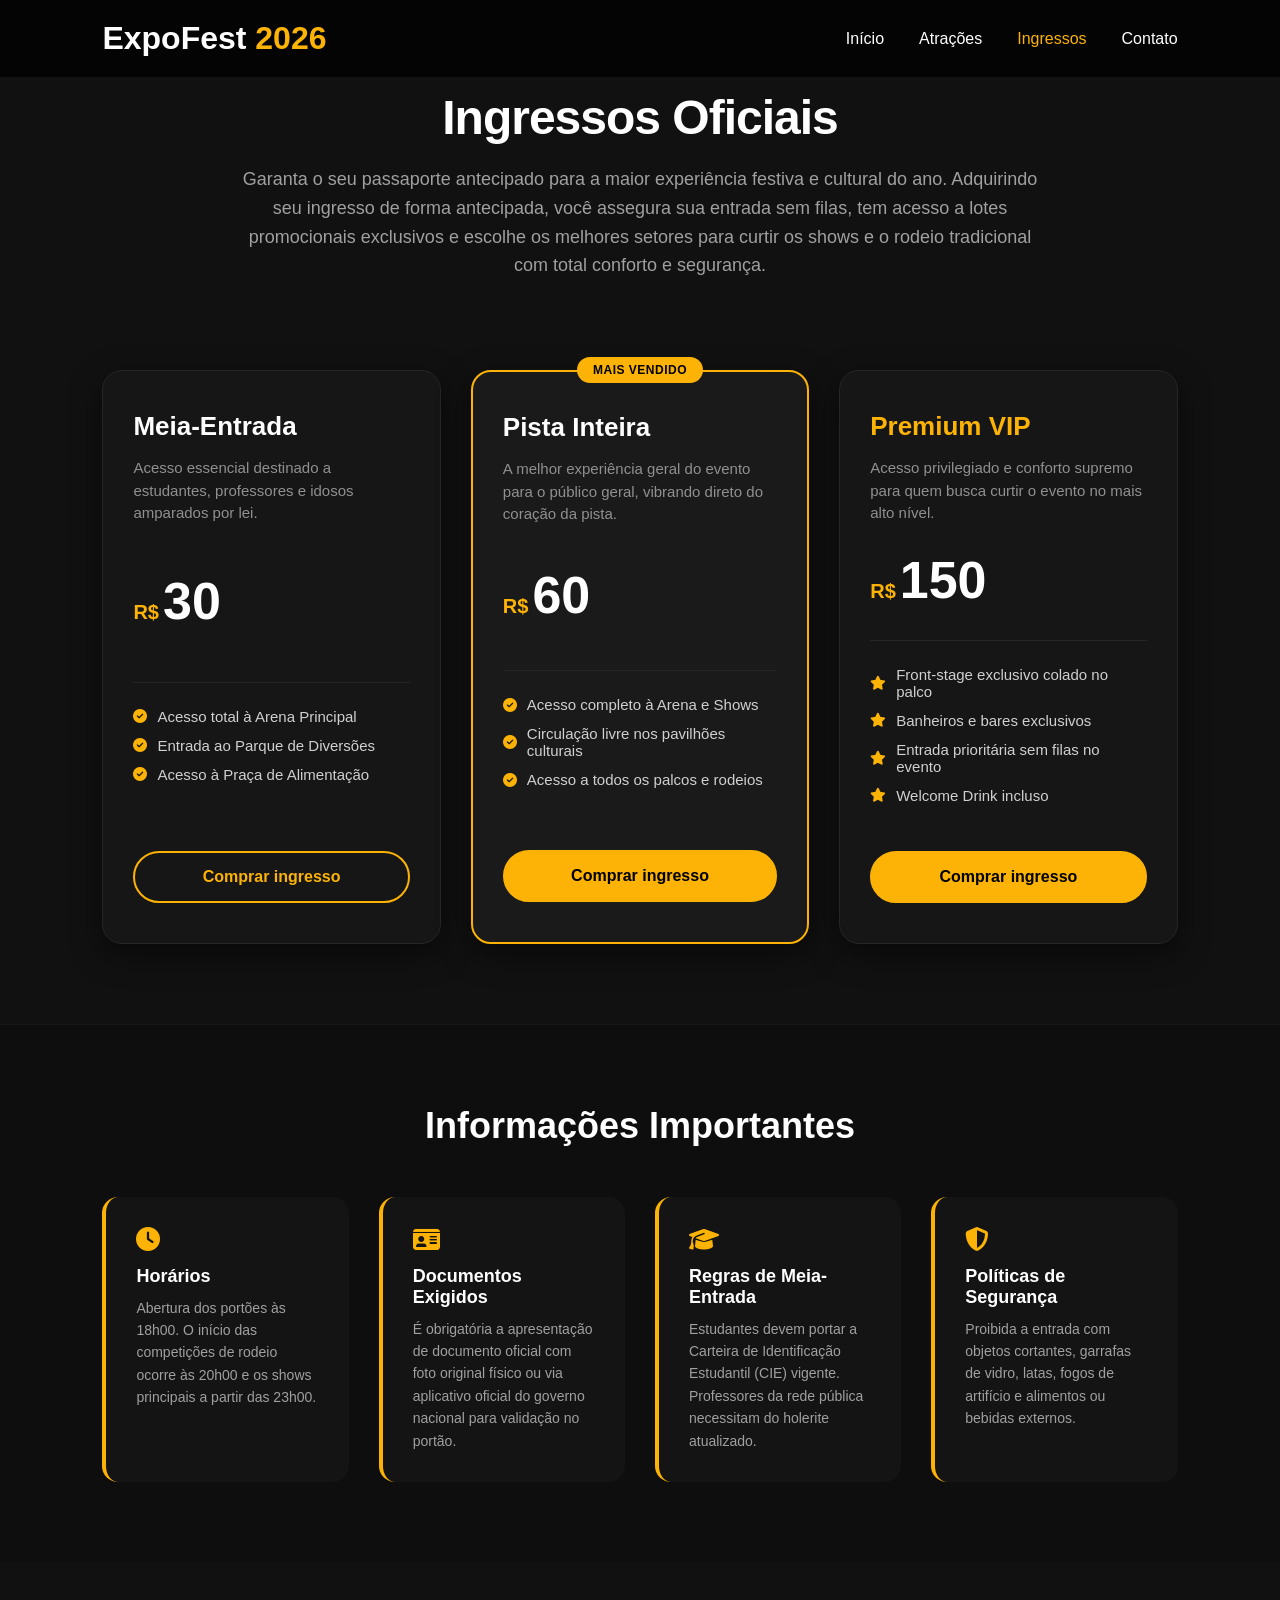
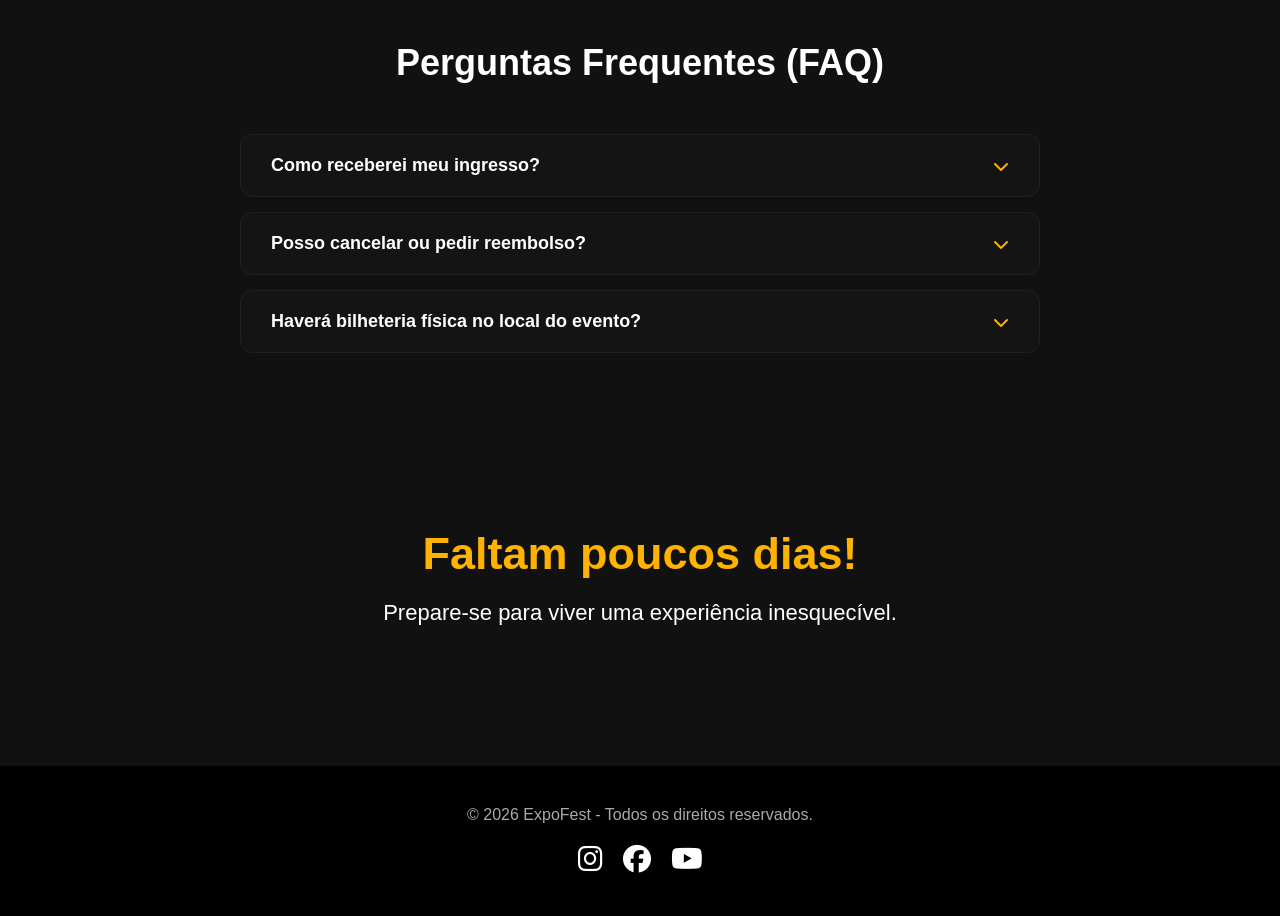
==== ingressos.html @ 88e2afca "atualizando códigos" ====
<!DOCTYPE html>
<html lang="pt-BR">
<head>
    <meta charset="UTF-8">
    <meta name="viewport" content="width=device-width, initial-scale=1.0">
    <title>Ingressos - Expofesta Paulistana 2026</title>

    <link rel="preconnect" href="https://fonts.googleapis.com">
    <link rel="preconnect" href="https://fonts.gstatic.com" crossorigin>
    <link href="https://fonts.googleapis.com/css2?family=Plus+Jakarta+Sans:wght@400;500;600;700;800&display=swap" rel="stylesheet">
    <link rel="stylesheet" href="https://cdnjs.cloudflare.com/ajax/libs/font-awesome/6.5.2/css/all.min.css">
    
    <link rel="stylesheet" href="ingressos.css">
    <link rel="stylesheet" href="style.css">
</head>
<body>

    <header>

        <div class="logo">
            <h1>ExpoFest <span>2026</span></h1>
        </div>

        <nav>
            <ul>
                <li><a href="index.html">Início</a></li>
                <li><a href="atracoes.html">Atrações</a></li>
                <li><a href="ingressos.html" class="active">Ingressos</a></li>
                <li><a href="#faq">Contato</a></li> </ul>
        </nav>

    </header>

    <section class="ingressos-hero">
        <div class="hero-container">
            <h2>Ingressos Oficiais</h2>
            <p>Garanta o seu passaporte antecipado para a maior experiência festiva e cultural do ano. Adquirindo seu ingresso de forma antecipada, você assegura sua entrada sem filas, tem acesso a lotes promocionais exclusivos e escolhe os melhores setores para curtir os shows e o rodeio tradicional com total conforto e segurança.</p>
        </div>
    </section>

    <section class="cards-section">
        <div class="cards-container">

            <div class="ticket-card">
                <div class="card-header">
                    <h3>Meia-Entrada</h3>
                    <p class="ticket-desc">Acesso essencial destinado a estudantes, professores e idosos amparados por lei.</p>
                </div>
                <div class="card-price">
                    <span class="currency">R$</span><span class="price-value">30</span>
                </div>
                <ul class="ticket-benefits">
                    <li><i class="fa-solid fa-circle-check"></i> Acesso total à Arena Principal</li>
                    <li><i class="fa-solid fa-circle-check"></i> Entrada ao Parque de Diversões</li>
                    <li><i class="fa-solid fa-circle-check"></i> Acesso à Praça de Alimentação</li>
                </ul>
                <button class="btn-comprar" data-ticket="Meia-Entrada" data-price="30">Comprar ingresso</button>
            </div>

            <div class="ticket-card featured">
                <div class="badge-featured">Mais Vendido</div>
                <div class="card-header">
                    <h3>Pista Inteira</h3>
                    <p class="ticket-desc">A melhor experiência geral do evento para o público geral, vibrando direto do coração da pista.</p>
                </div>
                <div class="card-price">
                    <span class="currency">R$</span><span class="price-value">60</span>
                </div>
                <ul class="ticket-benefits">
                    <li><i class="fa-solid fa-circle-check"></i> Acesso completo à Arena e Shows</li>
                    <li><i class="fa-solid fa-circle-check"></i> Circulação livre nos pavilhões culturais</li>
                    <li><i class="fa-solid fa-circle-check"></i> Acesso a todos os palcos e rodeios</li>
                </ul>
                <button class="btn-comprar" data-ticket="Pista Inteira" data-price="60">Comprar ingresso</button>
            </div>

            <div class="ticket-card vip">
                <div class="card-header">
                    <h3>Premium VIP</h3>
                    <p class="ticket-desc">Acesso privilegiado e conforto supremo para quem busca curtir o evento no mais alto nível.</p>
                </div>
                <div class="card-price">
                    <span class="currency">R$</span><span class="price-value">150</span>
                </div>
                <ul class="ticket-benefits">
                    <li><i class="fa-solid fa-star"></i> Front-stage exclusivo colado no palco</li>
                    <li><i class="fa-solid fa-star"></i> Banheiros e bares exclusivos</li>
                    <li><i class="fa-solid fa-star"></i> Entrada prioritária sem filas no evento</li>
                    <li><i class="fa-solid fa-star"></i> Welcome Drink incluso</li>
                </ul>
                <button class="btn-comprar" data-ticket="Premium VIP" data-price="150">Comprar ingresso</button>
            </div>

        </div>
    </section>

    <section id="informacoes" class="info-section">
        <h2>Informações Importantes</h2>
        <div class="info-grid">
            <div class="info-box">
                <i class="fa-solid fa-clock"></i>
                <h4>Horários</h4>
                <p>Abertura dos portões às 18h00. O início das competições de rodeio ocorre às 20h00 e os shows principais a partir das 23h00.</p>
            </div>
            <div class="info-box">
                <i class="fa-solid fa-id-card"></i>
                <h4>Documentos Exigidos</h4>
                <p>É obrigatória a apresentação de documento oficial com foto original físico ou via aplicativo oficial do governo nacional para validação no portão.</p>
            </div>
            <div class="info-box">
                <i class="fa-solid fa-graduation-cap"></i>
                <h4>Regras de Meia-Entrada</h4>
                <p>Estudantes devem portar a Carteira de Identificação Estudantil (CIE) vigente. Professores da rede pública necessitam do holerite atualizado.</p>
            </div>
            <div class="info-box">
                <i class="fa-solid fa-shield-halved"></i>
                <h4>Políticas de Segurança</h4>
                <p>Proibida a entrada com objetos cortantes, garrafas de vidro, latas, fogos de artifício e alimentos ou bebidas externos.</p>
            </div>
        </div>
    </section>

    <section id="faq" class="faq-section">
        <h2>Perguntas Frequentes (FAQ)</h2>
        <div class="faq-container">
            <div class="faq-item">
                <div class="faq-question">
                    <h3>Como receberei meu ingresso?</h3>
                    <i class="fa-solid fa-chevron-down"></i>
                </div>
                <div class="faq-answer">
                    <p>Logo após a aprovação do pagamento, você receberá um e-mail de confirmação contendo o link para download do seu ingresso em formato PDF e o código QR Code para apresentação no celular.</p>
                </div>
            </div>
            <div class="faq-item">
                <div class="faq-question">
                    <h3>Posso cancelar ou pedir reembolso?</h3>
                    <i class="fa-solid fa-chevron-down"></i>
                </div>
                <div class="faq-answer">
                    <p>Sim, cancelamentos e reembolsos integrais podem ser solicitados em até 7 dias corridos após a data de aquisição, desde que o pedido ocorra em até 48 horas de antecedência do início do evento.</p>
                </div>
            </div>
            <div class="faq-item">
                <div class="faq-question">
                    <h3>Haverá bilheteria física no local do evento?</h3>
                    <i class="fa-solid fa-chevron-down"></i>
                </div>
                <div class="faq-answer">
                    <p>Caso os lotes não se esgotem de forma online, haverá venda residual de ingressos físicos na portaria do evento a partir das 17h, sujeitos a reajustes de preço.</p>
                </div>
            </div>
        </div>
    </section>

    <div id="modal-checkout" class="modal">
        <div class="modal-content">
            <span class="close-modal">&times;</span>
            <i class="fa-solid fa-circle-check success-icon"></i>
            <h2>Ingresso adicionado ao carrinho</h2>
            <p>Seu ingresso para o setor <strong id="modal-ticket-name">---</strong> foi reservado e está aguardando pagamento.</p>
            <div class="modal-summary">
                <span>Total a Pagar:</span>
                <strong id="modal-ticket-price">R$ 00,00</strong>
            </div>
            <button class="btn-finalizar" onclick="window.location.reload();">Ir para o Pagamento</button>
        </div>
    </div>

<section class="contador">

    <h2>Faltam poucos dias!</h2>

    <p>Prepare-se para viver uma experiência inesquecível.</p>

</section>


<footer>

    <p>
        © 2026 ExpoFest - Todos os direitos reservados.
    </p>

    <div class="redes">

        <a href="#"><i class="fab fa-instagram"></i></a>

        <a href="#"><i class="fab fa-facebook"></i></a>

        <a href="#"><i class="fab fa-youtube"></i></a>

    </div>

</footer>
<script src="ingressos.js"></script>

</body>
</html>
---- ingressos.css ----
/* --- Reset Geral e Configurações de Identidade Visual --- */
* {
    margin: 0;
    padding: 0;
    box-sizing: border-box;
    font-family: 'Plus Jakarta Sans', sans-serif;
    scroll-behavior: smooth;
}

body {
    background: linear-gradient(180deg, #0b0b0b 0%, #141414 50%, #080808 100%);
    color: #ffffff;
    overflow-x: hidden;
}

/* --- Header / Navbar --- */
header {
    width: 100%;
    padding: 20px 8%;
    display: flex;
    justify-content: space-between;
    align-items: center;

    position: fixed;
    top: 0;
    left: 0;
    z-index: 999;

    background: rgba(11, 11, 11, 0.75);
    backdrop-filter: blur(10px);
    transition: 0.3s;
    border-bottom: 1px solid rgba(255, 255, 255, 0.05);
}

/* efeito quando rolar página */
header.scrolled {
    background: rgba(11, 11, 11, 0.95);
}

.logo h1 {
    font-size: 28px;
    font-weight: 800;
    color: #ffffff;
}

.logo h1 span {
    color: #fcb305;
}

nav ul {
    display: flex;
    list-style: none;
    gap: 35px;
}

nav ul li a {
    color: #ffffff;
    text-decoration: none;
    font-weight: 500;
    transition: 0.3s;
}

nav ul li a:hover,
nav ul li a.active {
    color: #fcb305;
}

/* --- Hero Intro --- */
.ingressos-hero {
    padding: 90px 8% 50px 8%;
    text-align: center;
    animation: fadeInUp 0.8s ease-in-out;
}

.hero-container {
    max-width: 800px;
    margin: 0 auto;
}

.ingressos-hero h2 {
    font-size: 48px;
    font-weight: 800;
    margin-bottom: 20px;
    letter-spacing: -1px;
}

.ingressos-hero p {
    color: #a0a0a0;
    font-size: 18px;
    line-height: 1.6;
}

/* --- Cards Container e Sistema de Grid Responsivo --- */
.cards-section {
    padding: 40px 8% 80px 8%;
    animation: fadeInUp 1s ease-in-out;
}

.cards-container {
    display: grid;
    grid-template-columns: repeat(auto-fit, minmax(300px, 1fr));
    gap: 30px;
    max-width: 1200px;
    margin: 0 auto;
}

.ticket-card {
    background-color: #161616;
    border: 1px solid #262626;
    border-radius: 20px;
    padding: 40px 30px;
    display: flex;
    flex-direction: column;
    justify-content: space-between;
    position: relative;
    transition: all 0.4s cubic-bezier(0.165, 0.84, 0.44, 1);
    box-shadow: 0 10px 30px rgba(0,0,0,0.5);
}

.ticket-card:hover {
    transform: translateY(-8px);
    border-color: rgba(252, 179, 5, 0.4);
    box-shadow: 0 15px 40px rgba(252, 179, 5, 0.1);
}

/* Destaque do Card Central */
.ticket-card.featured {
    border: 2px solid #fcb305;
    background-color: #1a1a1a;
}

.badge-featured {
    position: absolute;
    top: -15px;
    left: 50%;
    transform: translateX(-50%);
    background-color: #fcb305;
    color: #000000;
    font-size: 12px;
    font-weight: 800;
    text-transform: uppercase;
    padding: 6px 16px;
    border-radius: 30px;
    letter-spacing: 0.5px;
}

.card-header h3 {
    font-size: 26px;
    font-weight: 700;
    margin-bottom: 15px;
}

.ticket-card.vip h3 {
    color: #fcb305;
}

.ticket-desc {
    color: #909090;
    font-size: 15px;
    line-height: 1.5;
    margin-bottom: 25px;
}

.card-price {
    margin-bottom: 30px;
}

.currency {
    color: #fcb305;
    font-size: 20px;
    font-weight: 700;
    margin-right: 4px;
}

.price-value {
    font-size: 52px;
    font-weight: 800;
}

.ticket-benefits {
    list-style: none;
    margin-bottom: 35px;
    border-top: 1px solid #262626;
    padding-top: 25px;
}

.ticket-benefits li {
    font-size: 15px;
    color: #d0d0d0;
    margin-bottom: 12px;
    display: flex;
    align-items: center;
    gap: 10px;
}

.ticket-benefits li i {
    color: #fcb305;
    font-size: 14px;
}

/* Interatividade dos Botões */
.btn-comprar {
    width: 100%;
    background-color: transparent;
    color: #fcb305;
    border: 2px solid #fcb305;
    padding: 15px;
    font-size: 16px;
    font-weight: 700;
    border-radius: 50px;
    cursor: pointer;
    transition: all 0.3s ease;
}

.btn-comprar:hover {
    background-color: #fcb305;
    color: #000000;
}

.featured .btn-comprar, .vip .btn-comprar {
    background-color: #fcb305;
    color: #000000;
}

.featured .btn-comprar:hover, .vip .btn-comprar:hover {
    background-color: #e09f04;
    border-color: #e09f04;
}

/* --- Informações Importantes --- */
.info-section {
    background-color: #0e0e0e;
    padding: 80px 8%;
    border-top: 1px solid rgba(255, 255, 255, 0.03);
}

.info-section h2 {
    text-align: center;
    font-size: 36px;
    font-weight: 800;
    margin-bottom: 50px;
}

.info-grid {
    display: grid;
    grid-template-columns: repeat(auto-fit, minmax(240px, 1fr));
    gap: 30px;
    max-width: 1200px;
    margin: 0 auto;
}

.info-box {
    background-color: #141414;
    padding: 30px;
    border-radius: 16px;
    border-left: 4px solid #fcb305;
}

.info-box i {
    font-size: 24px;
    color: #fcb305;
    margin-bottom: 15px;
}

.info-box h4 {
    font-size: 18px;
    margin-bottom: 10px;
    font-weight: 700;
}

.info-box p {
    color: #a0a0a0;
    font-size: 14px;
    line-height: 1.6;
}

/* --- FAQ Section --- */
.faq-section {
    padding: 80px 8%;
}

.faq-section h2 {
    text-align: center;
    font-size: 36px;
    font-weight: 800;
    margin-bottom: 50px;
}

.faq-container {
    max-width: 800px;
    margin: 0 auto;
}

.faq-item {
    background-color: #141414;
    margin-bottom: 15px;
    border-radius: 12px;
    overflow: hidden;
    border: 1px solid #202020;
}

.faq-question {
    padding: 20px 30px;
    display: flex;
    justify-content: space-between;
    align-items: center;
    cursor: pointer;
    transition: background 0.3s ease;
}

.faq-question:hover {
    background-color: #1a1a1a;
}

.faq-question h3 {
    font-size: 18px;
    font-weight: 600;
}

.faq-question i {
    color: #fcb305;
    transition: transform 0.3s ease;
}

.faq-answer {
    padding: 0 30px;
    max-height: 0;
    overflow: hidden;
    transition: max-height 0.4s ease, padding 0.3s ease;
}


.faq-answer p {
    color: #a0a0a0;
    font-size: 15px;
    line-height: 1.6;
    padding-bottom: 20px;
}

/* Classe ativa adicionada pelo JS */
.faq-item.active .faq-answer {
    max-height: 500px;
    padding-top: 10px;
}

.faq-item.active .faq-question i {
    transform: rotate(180deg);
}

/* --- Modal Checkout --- */
.modal {
    display: none;
    position: fixed;
    z-index: 1000;
    left: 0;
    top: 0;
    width: 100%;
    height: 100%;
    background-color: rgba(0,0,0,0.85);
    align-items: center;
    justify-content: center;
    backdrop-filter: blur(5px);
}

.modal-content {
    background-color: #181818;
    border: 1px solid #333;
    padding: 40px;
    border-radius: 24px;
    max-width: 450px;
    width: 90%;
    text-align: center;
    position: relative;
    animation: scaleUp 0.3s ease-out;
}

.close-modal {
    position: absolute;
    right: 25px;
    top: 20px;
    font-size: 28px;
    color: #666;
    cursor: pointer;
}

.close-modal:hover {
    color: #fff;
}

.success-icon {
    font-size: 54px;
    color: #fcb305;
    margin-bottom: 20px;
}

.modal-content h2 {
    font-size: 28px;
    margin-bottom: 10px;
}

.modal-content p {
    color: #a0a0a0;
    margin-bottom: 25px;
}

.modal-summary {
    background-color: #0f0f0f;
    padding: 15px 20px;
    border-radius: 12px;
    display: flex;
    justify-content: space-between;
    align-items: center;
    margin-bottom: 30px;
}

.modal-summary strong {
    color: #fcb305;
    font-size: 22px;
}

.btn-finalizar {
    width: 100%;
    background-color: #fcb305;
    color: #000000;
    border: none;
    padding: 15px;
    font-size: 16px;
    font-weight: 700;
    border-radius: 50px;
    cursor: pointer;
}

/* --- Footer --- */
footer {
    text-align: center;
    padding: 40px;
    background: #000;
    margin-top: 60px;
}

footer p {
    color: #aaa;
    margin-bottom: 10px;
}

footer .final-texto {
    font-size: 18px;
    margin-bottom: 20px;
    color: #fff;
}

.redes {
    display: flex;
    justify-content: center;
    gap: 20px;
}

.redes a {
    color: #fff;
    font-size: 24px;
    transition: 0.3s;
}

.redes a:hover {
    color: #fcb305;
    transform: scale(1.2);
}
/* --- Animações --- */
@keyframes fadeInUp {
    from {
        opacity: 0;
        transform: translateY(20px);
    }
    to {
        opacity: 1;
        transform: translateY(0);
    }
}

@keyframes scaleUp {
    from { transform: scale(0.8); opacity: 0; }
    to { transform: scale(1); opacity: 1; }
}
---- style.css ----
/* ==========================
   RESET
========================== */

*{
    margin:0;
    padding:0;
    box-sizing:border-box;
    font-family:'Poppins',sans-serif;
}

body{
    background:#111;
    color:#fff;
}

/* ==========================
   HEADER
========================== */

header{
    width:100%;
    padding:20px 8%;
    display:flex;
    justify-content:space-between;
    align-items:center;
    position:fixed;
    top:0;
    left:0;
    background:rgba(0,0,0,0.75);
    backdrop-filter:blur(10px);
    z-index:999;
}

.logo h1{
    color:#fff;
    font-size:32px;
}

.logo span{
    color:#ffb300;
}

nav ul{
    display:flex;
    list-style:none;
    gap:35px;
}

nav a{
    text-decoration:none;
    color:white;
    font-weight:500;
    transition:.3s;
}

nav a:hover{
    color:#ffb300;
}

/* ==========================
   BANNER
========================== */

.banner{
    width:100%;
    height:100vh;

    background:
    linear-gradient(rgba(0,0,0,.55),
    rgba(0,0,0,.55)),
    url("imagens/banner.jpg");

    background-size:cover;
    background-position:center;

    display:flex;
    align-items:center;
    justify-content:center;
    text-align:center;
}

.banner-texto{
    max-width:700px;
}

.banner h2{
    font-size:60px;
    margin-bottom:20px;
}

.banner p{
    font-size:20px;
    margin-bottom:35px;
}

.botao{
    display:inline-block;
    background:#ffb300;
    color:#111;
    padding:15px 35px;
    border-radius:50px;
    text-decoration:none;
    font-weight:bold;
    transition:.4s;
}

.botao:hover{
    background:#fff;
    transform:scale(1.05);
}

/* ==========================
   SOBRE
========================== */

.sobre{
    padding:90px 10%;
    text-align:center;
}

.sobre h2{
    font-size:40px;
    margin-bottom:30px;
    color:#ffb300;
}

.sobre p{
    font-size:18px;
    line-height:32px;
}

/* ==========================
   CARDS
========================== */

.destaques{
    padding:90px 8%;
    background:#1a1a1a;
}

.destaques h2{
    text-align:center;
    margin-bottom:50px;
    color:#ffb300;
    font-size:40px;
}

.cards{
    display:grid;
    grid-template-columns:repeat(auto-fit,minmax(230px,1fr));
    gap:30px;
}

.card{

    background:#222;

    padding:35px;

    text-align:center;

    border-radius:15px;

    transition:.4s;

}

.card:hover{

    transform:translateY(-10px);

    background:#ffb300;

    color:#111;

}

.card i{

    font-size:55px;

    margin-bottom:20px;

}

.card h3{

    margin-bottom:15px;

    font-size:25px;

}

/* ==========================
   CONTADOR
========================== */

.contador{

    padding:80px;

    text-align:center;

}

.contador h2{

    font-size:45px;

    color:#ffb300;

    margin-bottom:20px;

}

.contador p{

    font-size:22px;

}

/* ==========================
   FOOTER
========================== */

footer{

    background:#000;

    text-align:center;

    padding:40px;

}

footer p{

    margin-bottom:20px;

}

.redes{

    display:flex;

    justify-content:center;

    gap:20px;

}

.redes a{

    color:white;

    font-size:28px;

    transition:.3s;

}

.redes a:hover{

    color:#ffb300;

    transform:scale(1.2);

}

/* ==========================
   RESPONSIVO
========================== */

@media(max-width:900px){

header{

    flex-direction:column;

    gap:15px;

}

nav ul{

    gap:18px;

}

.banner h2{

    font-size:42px;

}

.banner p{

    font-size:18px;

}

.sobre,
.destaques{

    padding:70px 6%;

}

}

@media(max-width:600px){

.banner h2{

    font-size:32px;

}

.banner p{

    font-size:16px;

}

.botao{

    padding:12px 28px;

}

.logo h1{

    font-size:25px;

}

nav ul{

    flex-wrap:wrap;

    justify-content:center;

}

}
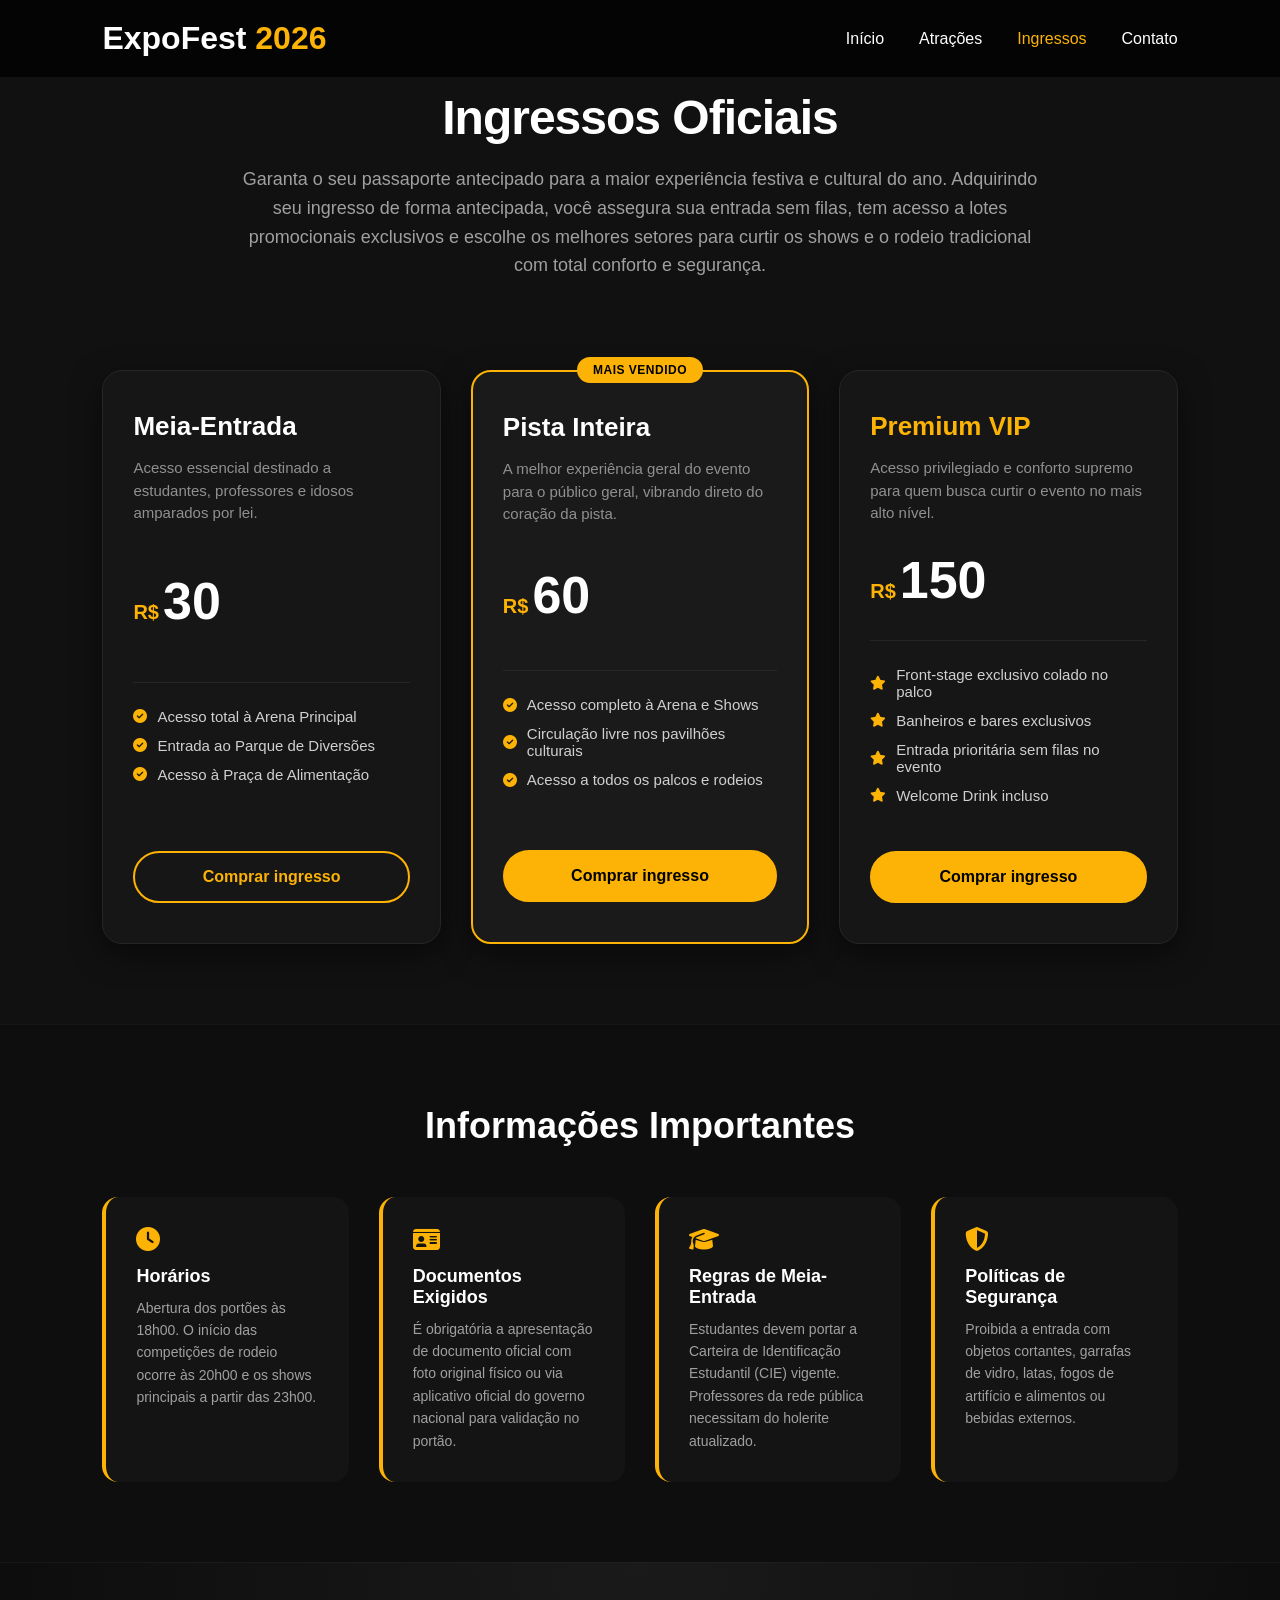
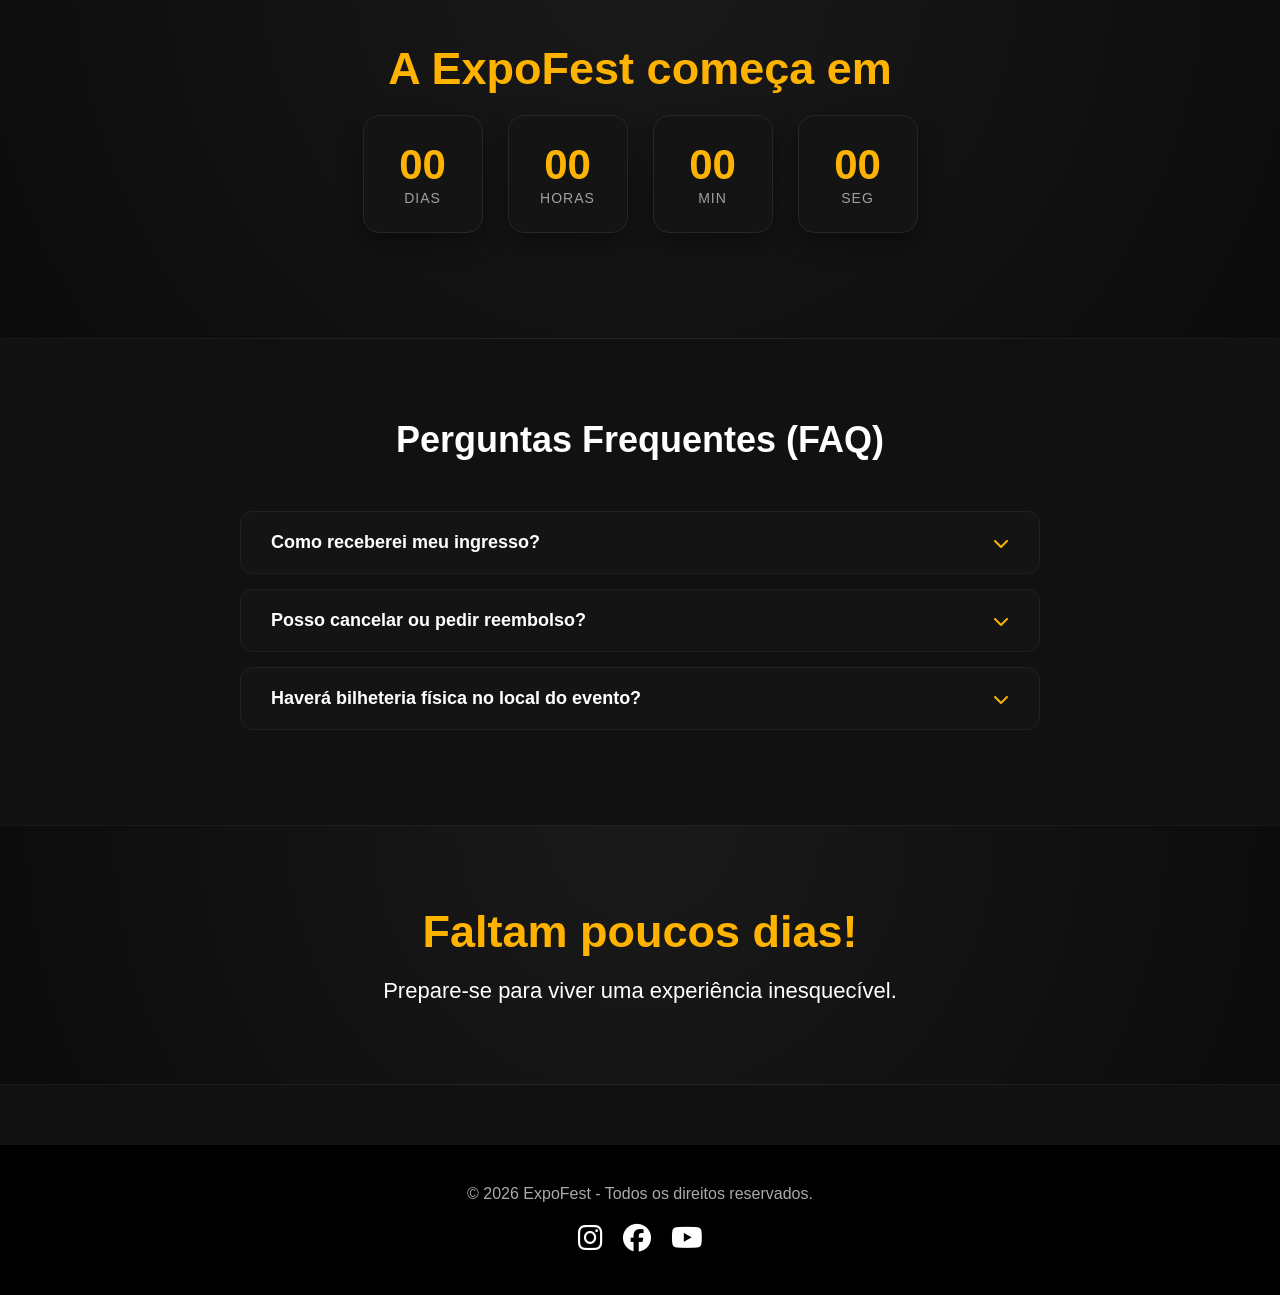
==== commit 5d03f4ec: "Adiciona contador regressivo da ExpoFest até 23 de julho" ====
--- a/ingressos.html
+++ b/ingressos.html
@@ -120,6 +120,32 @@
         </div>
     </section>
 
+    <section class="contador">
+    <h2> A ExpoFest começa em</h2>
+
+    <div class="contador-box">
+        <div class="tempo">
+            <span id="dias">00</span>
+            <small>Dias</small>
+        </div>
+
+        <div class="tempo">
+            <span id="horas">00</span>
+            <small>Horas</small>
+        </div>
+
+        <div class="tempo">
+            <span id="minutos">00</span>
+            <small>Min</small>
+        </div>
+
+        <div class="tempo">
+            <span id="segundos">00</span>
+            <small>Seg</small>
+        </div>
+    </div>
+</section>
+
     <section id="faq" class="faq-section">
         <h2>Perguntas Frequentes (FAQ)</h2>
         <div class="faq-container">
@@ -172,8 +198,9 @@
     <h2>Faltam poucos dias!</h2>
 
     <p>Prepare-se para viver uma experiência inesquecível.</p>
-
 </section>
+
+
 
 
 <footer>
--- a/ingressos.css
+++ b/ingressos.css
@@ -480,4 +480,66 @@
 @keyframes scaleUp {
     from { transform: scale(0.8); opacity: 0; }
     to { transform: scale(1); opacity: 1; }
+}
+
+/* ==========================
+   CONTADOR REGRESSIVO
+========================== */
+.contador {
+    padding: 80px 8%;
+    text-align: center;
+    background: radial-gradient(circle at top, #1a1a1a 0%, #0b0b0b 100%);
+    border-top: 1px solid rgba(255,255,255,0.05);
+    border-bottom: 1px solid rgba(255,255,255,0.05);
+}
+
+.contador h2 {
+    font-size: 34px;
+    font-weight: 800;
+    margin-bottom: 30px;
+    color: #ffffff;
+}
+
+.contador-box {
+    display: flex;
+    justify-content: center;
+    gap: 25px;
+    flex-wrap: wrap;
+    margin-bottom: 25px;
+}
+
+.tempo {
+    background: #141414;
+    border: 1px solid #262626;
+    padding: 25px 30px;
+    border-radius: 16px;
+    min-width: 120px;
+    box-shadow: 0 10px 25px rgba(0,0,0,0.4);
+    transition: transform 0.3s ease;
+}
+
+.tempo:hover {
+    transform: translateY(-5px);
+    border-color: #fcb305;
+}
+
+.tempo span {
+    display: block;
+    font-size: 42px;
+    font-weight: 800;
+    color: #fcb305;
+}
+
+.tempo small {
+    font-size: 14px;
+    color: #a0a0a0;
+    text-transform: uppercase;
+    letter-spacing: 1px;
+    margin-top: 5px;
+}
+
+#mensagem-contador {
+    color: #a0a0a0;
+    font-size: 16px;
+    margin-top: 10px;
 }
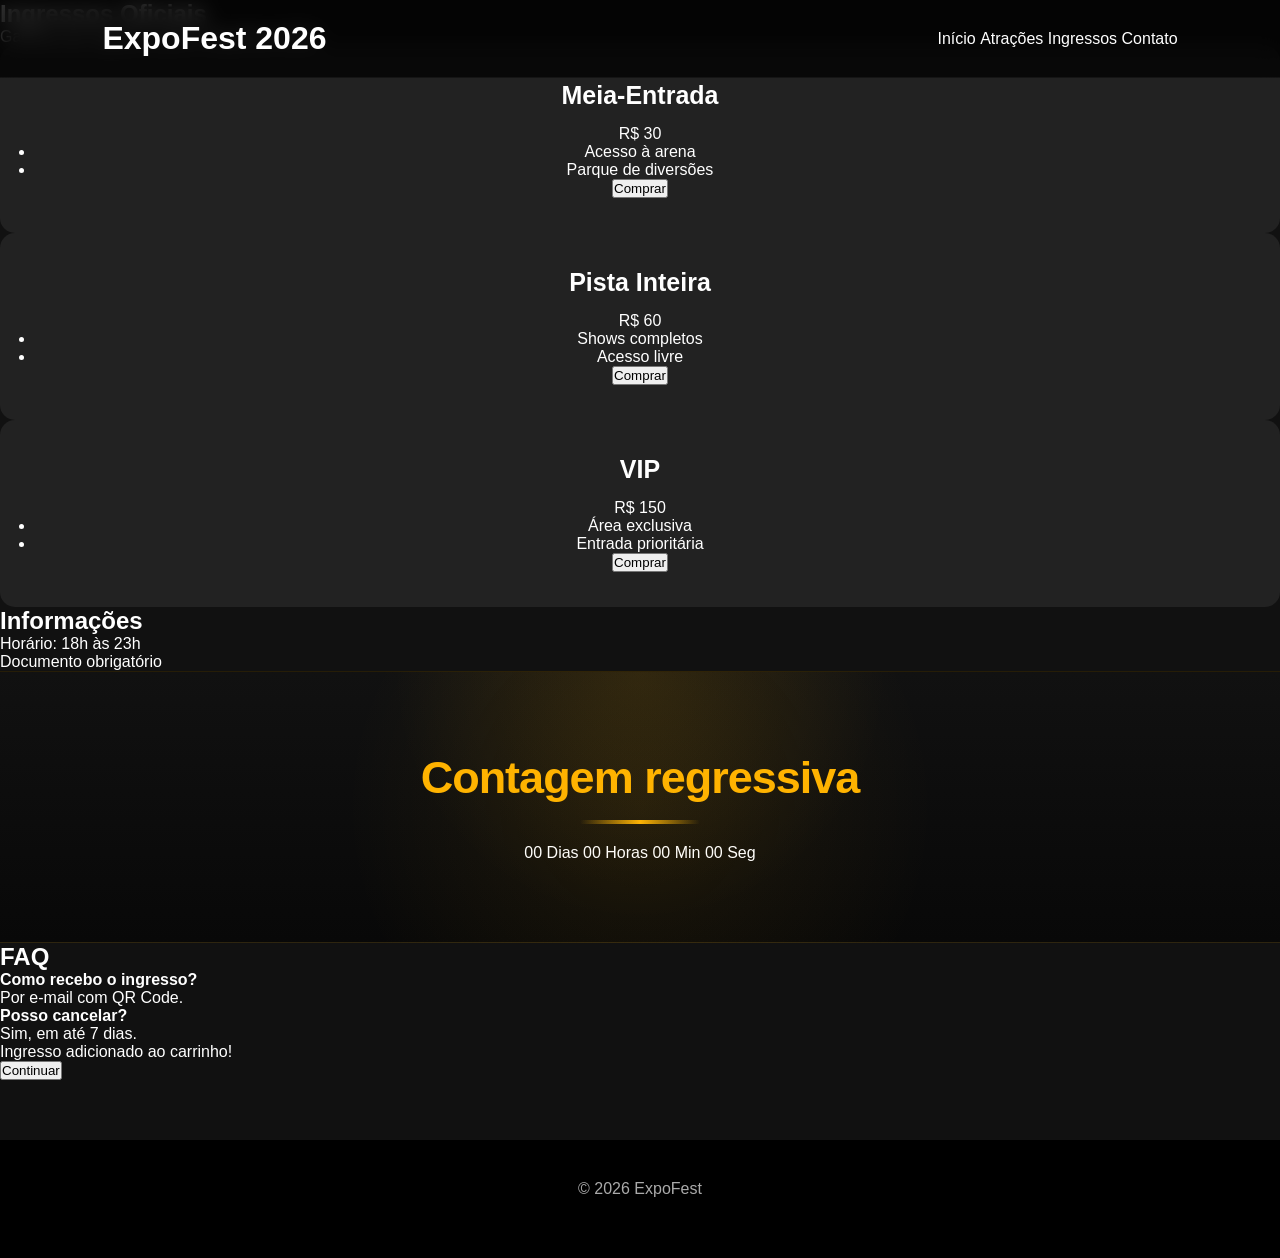
==== commit 0e325aa7: "cod inicial" ====
--- a/ingressos.html
+++ b/ingressos.html
@@ -1,225 +1,98 @@
 <!DOCTYPE html>
 <html lang="pt-BR">
 <head>
-    <meta charset="UTF-8">
-    <meta name="viewport" content="width=device-width, initial-scale=1.0">
-    <title>Ingressos - Expofesta Paulistana 2026</title>
+  <meta charset="UTF-8">
+  <meta name="viewport" content="width=device-width, initial-scale=1.0">
+  <title>Ingressos - ExpoFest 2026</title>
 
-    <link rel="preconnect" href="https://fonts.googleapis.com">
-    <link rel="preconnect" href="https://fonts.gstatic.com" crossorigin>
-    <link href="https://fonts.googleapis.com/css2?family=Plus+Jakarta+Sans:wght@400;500;600;700;800&display=swap" rel="stylesheet">
-    <link rel="stylesheet" href="https://cdnjs.cloudflare.com/ajax/libs/font-awesome/6.5.2/css/all.min.css">
-    
-    <link rel="stylesheet" href="ingressos.css">
-    <link rel="stylesheet" href="style.css">
+  <link rel="stylesheet" href="ingressos.css">
+  <link rel="stylesheet" href="style.css">
+  <link rel="stylesheet" href="https://cdnjs.cloudflare.com/ajax/libs/font-awesome/6.5.2/css/all.min.css">
 </head>
+
 <body>
 
-    <header>
+<header>
+  <h1>ExpoFest 2026</h1>
+  <nav>
+    <a href="index.html">Início</a>
+    <a href="atracoes.html">Atrações</a>
+    <a href="ingressos.html">Ingressos</a>
+    <a href="#faq">Contato</a>
+  </nav>
+</header>
 
-        <div class="logo">
-            <h1>ExpoFest <span>2026</span></h1>
-        </div>
-
-        <nav>
-            <ul>
-                <li><a href="index.html">Início</a></li>
-                <li><a href="atracoes.html">Atrações</a></li>
-                <li><a href="ingressos.html" class="active">Ingressos</a></li>
-                <li><a href="#faq">Contato</a></li> </ul>
-        </nav>
-
-    </header>
-
-    <section class="ingressos-hero">
-        <div class="hero-container">
-            <h2>Ingressos Oficiais</h2>
-            <p>Garanta o seu passaporte antecipado para a maior experiência festiva e cultural do ano. Adquirindo seu ingresso de forma antecipada, você assegura sua entrada sem filas, tem acesso a lotes promocionais exclusivos e escolhe os melhores setores para curtir os shows e o rodeio tradicional com total conforto e segurança.</p>
-        </div>
-    </section>
-
-    <section class="cards-section">
-        <div class="cards-container">
-
-            <div class="ticket-card">
-                <div class="card-header">
-                    <h3>Meia-Entrada</h3>
-                    <p class="ticket-desc">Acesso essencial destinado a estudantes, professores e idosos amparados por lei.</p>
-                </div>
-                <div class="card-price">
-                    <span class="currency">R$</span><span class="price-value">30</span>
-                </div>
-                <ul class="ticket-benefits">
-                    <li><i class="fa-solid fa-circle-check"></i> Acesso total à Arena Principal</li>
-                    <li><i class="fa-solid fa-circle-check"></i> Entrada ao Parque de Diversões</li>
-                    <li><i class="fa-solid fa-circle-check"></i> Acesso à Praça de Alimentação</li>
-                </ul>
-                <button class="btn-comprar" data-ticket="Meia-Entrada" data-price="30">Comprar ingresso</button>
-            </div>
-
-            <div class="ticket-card featured">
-                <div class="badge-featured">Mais Vendido</div>
-                <div class="card-header">
-                    <h3>Pista Inteira</h3>
-                    <p class="ticket-desc">A melhor experiência geral do evento para o público geral, vibrando direto do coração da pista.</p>
-                </div>
-                <div class="card-price">
-                    <span class="currency">R$</span><span class="price-value">60</span>
-                </div>
-                <ul class="ticket-benefits">
-                    <li><i class="fa-solid fa-circle-check"></i> Acesso completo à Arena e Shows</li>
-                    <li><i class="fa-solid fa-circle-check"></i> Circulação livre nos pavilhões culturais</li>
-                    <li><i class="fa-solid fa-circle-check"></i> Acesso a todos os palcos e rodeios</li>
-                </ul>
-                <button class="btn-comprar" data-ticket="Pista Inteira" data-price="60">Comprar ingresso</button>
-            </div>
-
-            <div class="ticket-card vip">
-                <div class="card-header">
-                    <h3>Premium VIP</h3>
-                    <p class="ticket-desc">Acesso privilegiado e conforto supremo para quem busca curtir o evento no mais alto nível.</p>
-                </div>
-                <div class="card-price">
-                    <span class="currency">R$</span><span class="price-value">150</span>
-                </div>
-                <ul class="ticket-benefits">
-                    <li><i class="fa-solid fa-star"></i> Front-stage exclusivo colado no palco</li>
-                    <li><i class="fa-solid fa-star"></i> Banheiros e bares exclusivos</li>
-                    <li><i class="fa-solid fa-star"></i> Entrada prioritária sem filas no evento</li>
-                    <li><i class="fa-solid fa-star"></i> Welcome Drink incluso</li>
-                </ul>
-                <button class="btn-comprar" data-ticket="Premium VIP" data-price="150">Comprar ingresso</button>
-            </div>
-
-        </div>
-    </section>
-
-    <section id="informacoes" class="info-section">
-        <h2>Informações Importantes</h2>
-        <div class="info-grid">
-            <div class="info-box">
-                <i class="fa-solid fa-clock"></i>
-                <h4>Horários</h4>
-                <p>Abertura dos portões às 18h00. O início das competições de rodeio ocorre às 20h00 e os shows principais a partir das 23h00.</p>
-            </div>
-            <div class="info-box">
-                <i class="fa-solid fa-id-card"></i>
-                <h4>Documentos Exigidos</h4>
-                <p>É obrigatória a apresentação de documento oficial com foto original físico ou via aplicativo oficial do governo nacional para validação no portão.</p>
-            </div>
-            <div class="info-box">
-                <i class="fa-solid fa-graduation-cap"></i>
-                <h4>Regras de Meia-Entrada</h4>
-                <p>Estudantes devem portar a Carteira de Identificação Estudantil (CIE) vigente. Professores da rede pública necessitam do holerite atualizado.</p>
-            </div>
-            <div class="info-box">
-                <i class="fa-solid fa-shield-halved"></i>
-                <h4>Políticas de Segurança</h4>
-                <p>Proibida a entrada com objetos cortantes, garrafas de vidro, latas, fogos de artifício e alimentos ou bebidas externos.</p>
-            </div>
-        </div>
-    </section>
-
-    <section class="contador">
-    <h2> A ExpoFest começa em</h2>
-
-    <div class="contador-box">
-        <div class="tempo">
-            <span id="dias">00</span>
-            <small>Dias</small>
-        </div>
-
-        <div class="tempo">
-            <span id="horas">00</span>
-            <small>Horas</small>
-        </div>
-
-        <div class="tempo">
-            <span id="minutos">00</span>
-            <small>Min</small>
-        </div>
-
-        <div class="tempo">
-            <span id="segundos">00</span>
-            <small>Seg</small>
-        </div>
-    </div>
+<section class="hero">
+  <h2>Ingressos Oficiais</h2>
+  <p>Garanta seu ingresso para a ExpoFest 2026.</p>
 </section>
 
-    <section id="faq" class="faq-section">
-        <h2>Perguntas Frequentes (FAQ)</h2>
-        <div class="faq-container">
-            <div class="faq-item">
-                <div class="faq-question">
-                    <h3>Como receberei meu ingresso?</h3>
-                    <i class="fa-solid fa-chevron-down"></i>
-                </div>
-                <div class="faq-answer">
-                    <p>Logo após a aprovação do pagamento, você receberá um e-mail de confirmação contendo o link para download do seu ingresso em formato PDF e o código QR Code para apresentação no celular.</p>
-                </div>
-            </div>
-            <div class="faq-item">
-                <div class="faq-question">
-                    <h3>Posso cancelar ou pedir reembolso?</h3>
-                    <i class="fa-solid fa-chevron-down"></i>
-                </div>
-                <div class="faq-answer">
-                    <p>Sim, cancelamentos e reembolsos integrais podem ser solicitados em até 7 dias corridos após a data de aquisição, desde que o pedido ocorra em até 48 horas de antecedência do início do evento.</p>
-                </div>
-            </div>
-            <div class="faq-item">
-                <div class="faq-question">
-                    <h3>Haverá bilheteria física no local do evento?</h3>
-                    <i class="fa-solid fa-chevron-down"></i>
-                </div>
-                <div class="faq-answer">
-                    <p>Caso os lotes não se esgotem de forma online, haverá venda residual de ingressos físicos na portaria do evento a partir das 17h, sujeitos a reajustes de preço.</p>
-                </div>
-            </div>
-        </div>
-    </section>
+<section class="ingressos">
 
-    <div id="modal-checkout" class="modal">
-        <div class="modal-content">
-            <span class="close-modal">&times;</span>
-            <i class="fa-solid fa-circle-check success-icon"></i>
-            <h2>Ingresso adicionado ao carrinho</h2>
-            <p>Seu ingresso para o setor <strong id="modal-ticket-name">---</strong> foi reservado e está aguardando pagamento.</p>
-            <div class="modal-summary">
-                <span>Total a Pagar:</span>
-                <strong id="modal-ticket-price">R$ 00,00</strong>
-            </div>
-            <button class="btn-finalizar" onclick="window.location.reload();">Ir para o Pagamento</button>
-        </div>
-    </div>
+  <div class="card">
+    <h3>Meia-Entrada</h3>
+    <p>R$ 30</p>
+    <ul>
+      <li>Acesso à arena</li>
+      <li>Parque de diversões</li>
+    </ul>
+    <button>Comprar</button>
+  </div>
+
+  <div class="card destaque">
+    <h3>Pista Inteira</h3>
+    <p>R$ 60</p>
+    <ul>
+      <li>Shows completos</li>
+      <li>Acesso livre</li>
+    </ul>
+    <button>Comprar</button>
+  </div>
+
+  <div class="card">
+    <h3>VIP</h3>
+    <p>R$ 150</p>
+    <ul>
+      <li>Área exclusiva</li>
+      <li>Entrada prioritária</li>
+    </ul>
+    <button>Comprar</button>
+  </div>
+
+</section>
+
+<section class="info">
+  <h2>Informações</h2>
+  <p>Horário: 18h às 23h</p>
+  <p>Documento obrigatório</p>
+</section>
 
 <section class="contador">
-
-    <h2>Faltam poucos dias!</h2>
-
-    <p>Prepare-se para viver uma experiência inesquecível.</p>
+  <h2>Contagem regressiva</h2>
+  <div>
+    <span id="dias">00</span> Dias
+    <span id="horas">00</span> Horas
+    <span id="minutos">00</span> Min
+    <span id="segundos">00</span> Seg
+  </div>
 </section>
 
+<section id="faq">
+  <h2>FAQ</h2>
 
+  <p><strong>Como recebo o ingresso?</strong><br>Por e-mail com QR Code.</p>
+  <p><strong>Posso cancelar?</strong><br>Sim, em até 7 dias.</p>
+</section>
 
+<div id="modal">
+  <p>Ingresso adicionado ao carrinho!</p>
+  <button onclick="location.reload()">Continuar</button>
+</div>
 
 <footer>
+  <p>© 2026 ExpoFest</p>
+</footer>
 
-    <p>
-        © 2026 ExpoFest - Todos os direitos reservados.
-    </p>
-
-    <div class="redes">
-
-        <a href="#"><i class="fab fa-instagram"></i></a>
-
-        <a href="#"><i class="fab fa-facebook"></i></a>
-
-        <a href="#"><i class="fab fa-youtube"></i></a>
-
-    </div>
-
-</footer>
 <script src="ingressos.js"></script>
 
 </body>
--- a/ingressos.css
+++ b/ingressos.css
@@ -485,61 +485,274 @@
 /* ==========================
    CONTADOR REGRESSIVO
 ========================== */
+
 .contador {
-    padding: 80px 8%;
+    padding: 100px 8%;
     text-align: center;
-    background: radial-gradient(circle at top, #1a1a1a 0%, #0b0b0b 100%);
-    border-top: 1px solid rgba(255,255,255,0.05);
-    border-bottom: 1px solid rgba(255,255,255,0.05);
+
+    background:
+        radial-gradient(circle at center,
+        rgba(252,179,5,0.08),
+        transparent 45%),
+        linear-gradient(
+        180deg,
+        #111 0%,
+        #080808 100%);
+
+    position: relative;
+
+    overflow: hidden;
+
+    border-top: 1px solid rgba(252,179,5,.12);
+    border-bottom: 1px solid rgba(252,179,5,.12);
+}
+
+/* brilho decorativo */
+.contador::before {
+    content: "";
+
+    position: absolute;
+
+    width: 500px;
+    height: 500px;
+
+    background:
+        radial-gradient(
+            circle,
+            rgba(252,179,5,.10),
+            transparent 70%
+        );
+
+    top: -250px;
+    left: 50%;
+
+    transform: translateX(-50%);
+
+    pointer-events: none;
 }
 
 .contador h2 {
-    font-size: 34px;
+    font-size: 42px;
+
     font-weight: 800;
-    margin-bottom: 30px;
-    color: #ffffff;
+
+    margin-bottom: 18px;
+
+    color: white;
+
+    letter-spacing: -1px;
+
+    animation: surgir 1s ease;
+}
+
+.contador h2::after {
+    content: "";
+
+    display: block;
+
+    width: 120px;
+
+    height: 4px;
+
+    margin: 16px auto 0;
+
+    border-radius: 50px;
+
+    background:
+        linear-gradient(
+            90deg,
+            transparent,
+            #fcb305,
+            transparent
+        );
 }
 
 .contador-box {
-    display: flex;
+
+    display: flex;
+
     justify-content: center;
-    gap: 25px;
+
+    gap: 24px;
+
     flex-wrap: wrap;
-    margin-bottom: 25px;
-}
-
+
+    margin-top: 45px;
+
+}
+
+/* CARD */
 .tempo {
-    background: #141414;
-    border: 1px solid #262626;
-    padding: 25px 30px;
-    border-radius: 16px;
-    min-width: 120px;
-    box-shadow: 0 10px 25px rgba(0,0,0,0.4);
-    transition: transform 0.3s ease;
+
+    width: 150px;
+
+    min-height: 170px;
+
+    background:
+        linear-gradient(
+            180deg,
+            #191919,
+            #101010
+        );
+
+    border:
+
+        1px solid rgba(252,179,5,.15);
+
+    border-radius: 24px;
+
+    display: flex;
+
+    flex-direction: column;
+
+    justify-content: center;
+
+    align-items: center;
+
+    position: relative;
+
+    overflow: hidden;
+
+    transition: .45s;
+}
+
+/* reflexo */
+.tempo::before {
+
+    content: "";
+
+    position: absolute;
+
+    top: -120%;
+
+    left: -30%;
+
+    width: 80px;
+
+    height: 300%;
+
+    background:
+
+        rgba(255,255,255,.06);
+
+    transform: rotate(25deg);
+
+    transition: .8s;
+
+}
+
+.tempo:hover::before {
+
+    left: 140%;
+
 }
 
 .tempo:hover {
-    transform: translateY(-5px);
+
+    transform:
+        translateY(-10px)
+        scale(1.04);
+
     border-color: #fcb305;
+
+    box-shadow:
+        0 0 40px rgba(252,179,5,.15);
+
 }
 
 .tempo span {
-    display: block;
-    font-size: 42px;
+
+    font-size: 64px;
+
     font-weight: 800;
-    color: #fcb305;
+
+    line-height: 1;
+
+    color: #fcb305;
+
+    text-shadow:
+        0 0 18px
+        rgba(252,179,5,.35);
+
 }
 
 .tempo small {
-    font-size: 14px;
-    color: #a0a0a0;
+
+    margin-top: 14px;
+
+    color: #b8b8b8;
+
+    font-size: 13px;
+
+    letter-spacing: 3px;
+
     text-transform: uppercase;
-    letter-spacing: 1px;
-    margin-top: 5px;
-}
-
+
+}
+
+/* mensagem */
 #mensagem-contador {
-    color: #a0a0a0;
-    font-size: 16px;
-    margin-top: 10px;
+
+    margin-top: 40px;
+
+    font-size: 18px;
+
+    color: #bdbdbd;
+
+    max-width: 700px;
+
+    margin-inline: auto;
+
+    line-height: 1.8;
+
+}
+
+/* RESPONSIVO */
+
+@media (max-width:768px){
+
+.contador{
+padding:80px 6%;
+}
+
+.contador h2{
+font-size:32px;
+}
+
+.tempo{
+
+width:130px;
+
+min-height:150px;
+
+}
+
+.tempo span{
+
+font-size:48px;
+
+}
+
+}
+
+/* animação */
+
+@keyframes surgir {
+
+from{
+
+opacity:0;
+
+transform:translateY(30px);
+
+}
+
+to{
+
+opacity:1;
+
+transform:translateY(0);
+
+}
+
 }
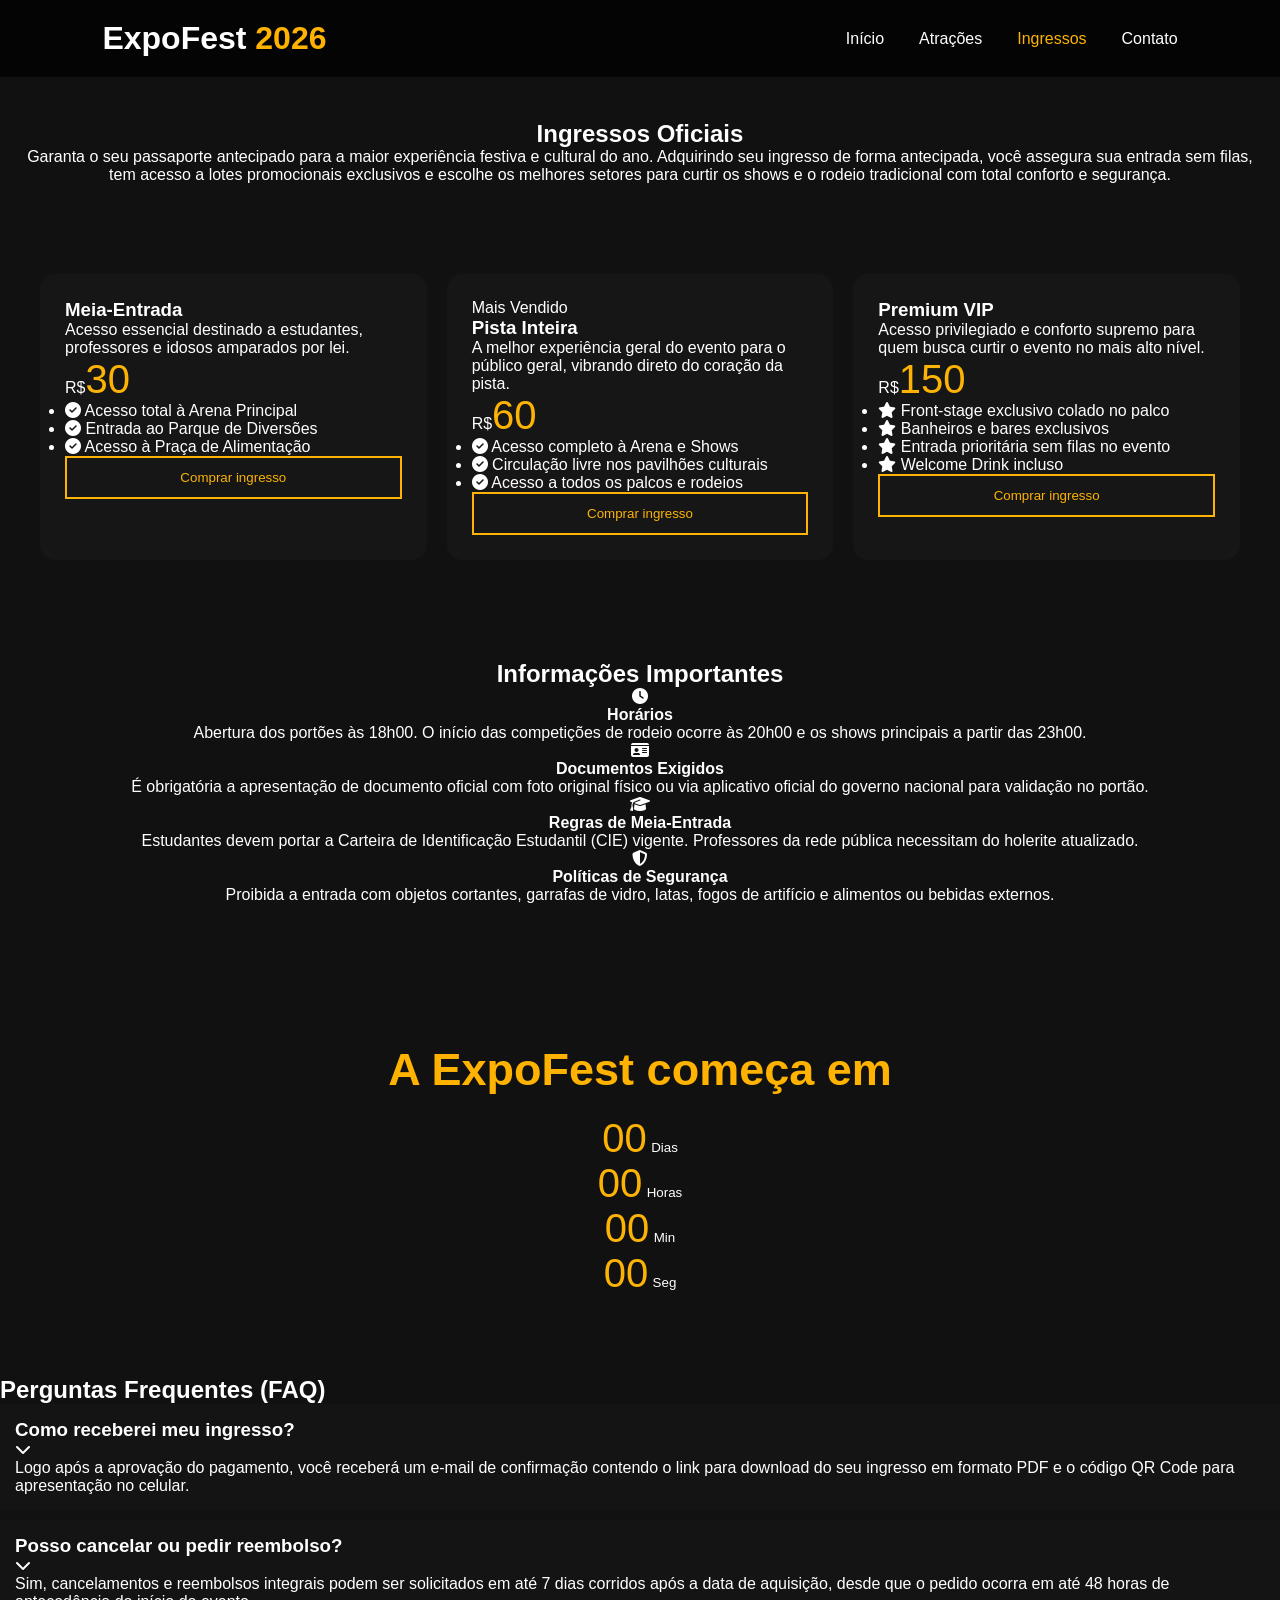
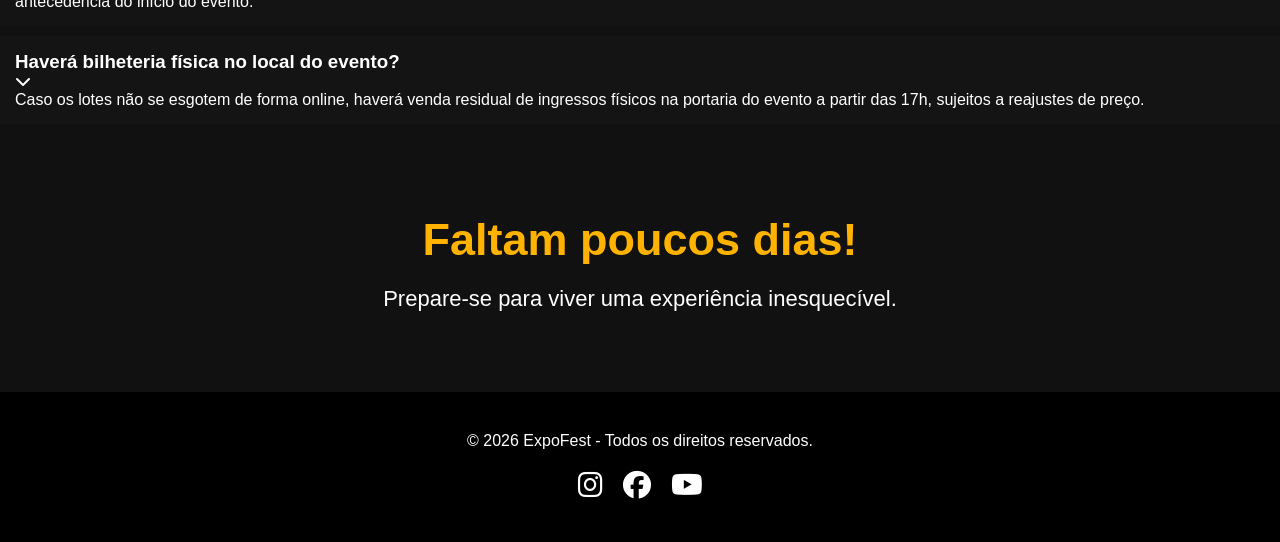
==== commit 3827e860: "Atualizando textos e caixas da página de ingressos" ====
--- a/ingressos.html
+++ b/ingressos.html
@@ -1,98 +1,225 @@
 <!DOCTYPE html>
 <html lang="pt-BR">
 <head>
-  <meta charset="UTF-8">
-  <meta name="viewport" content="width=device-width, initial-scale=1.0">
-  <title>Ingressos - ExpoFest 2026</title>
-
-  <link rel="stylesheet" href="ingressos.css">
-  <link rel="stylesheet" href="style.css">
-  <link rel="stylesheet" href="https://cdnjs.cloudflare.com/ajax/libs/font-awesome/6.5.2/css/all.min.css">
+    <meta charset="UTF-8">
+    <meta name="viewport" content="width=device-width, initial-scale=1.0">
+    <title>Ingressos - Expofesta Paulistana 2026</title>
+
+    <link rel="preconnect" href="https://fonts.googleapis.com">
+    <link rel="preconnect" href="https://fonts.gstatic.com" crossorigin>
+    <link href="https://fonts.googleapis.com/css2?family=Plus+Jakarta+Sans:wght@400;500;600;700;800&display=swap" rel="stylesheet">
+    <link rel="stylesheet" href="https://cdnjs.cloudflare.com/ajax/libs/font-awesome/6.5.2/css/all.min.css">
+    
+    <link rel="stylesheet" href="ingressos.css">
+    <link rel="stylesheet" href="style.css">
 </head>
-
 <body>
 
-<header>
-  <h1>ExpoFest 2026</h1>
-  <nav>
-    <a href="index.html">Início</a>
-    <a href="atracoes.html">Atrações</a>
-    <a href="ingressos.html">Ingressos</a>
-    <a href="#faq">Contato</a>
-  </nav>
-</header>
-
-<section class="hero">
-  <h2>Ingressos Oficiais</h2>
-  <p>Garanta seu ingresso para a ExpoFest 2026.</p>
+    <header>
+
+        <div class="logo">
+            <h1>ExpoFest <span>2026</span></h1>
+        </div>
+
+        <nav>
+            <ul>
+                <li><a href="index.html">Início</a></li>
+                <li><a href="atracoes.html">Atrações</a></li>
+                <li><a href="ingressos.html" class="active">Ingressos</a></li>
+                <li><a href="#faq">Contato</a></li> </ul>
+        </nav>
+
+    </header>
+
+    <section class="ingressos-hero">
+        <div class="hero-container">
+            <h2>Ingressos Oficiais</h2>
+            <p>Garanta o seu passaporte antecipado para a maior experiência festiva e cultural do ano. Adquirindo seu ingresso de forma antecipada, você assegura sua entrada sem filas, tem acesso a lotes promocionais exclusivos e escolhe os melhores setores para curtir os shows e o rodeio tradicional com total conforto e segurança.</p>
+        </div>
+    </section>
+
+    <section class="cards-section">
+        <div class="cards-container">
+
+            <div class="ticket-card">
+                <div class="card-header">
+                    <h3>Meia-Entrada</h3>
+                    <p class="ticket-desc">Acesso essencial destinado a estudantes, professores e idosos amparados por lei.</p>
+                </div>
+                <div class="card-price">
+                    <span class="currency">R$</span><span class="price-value">30</span>
+                </div>
+                <ul class="ticket-benefits">
+                    <li><i class="fa-solid fa-circle-check"></i> Acesso total à Arena Principal</li>
+                    <li><i class="fa-solid fa-circle-check"></i> Entrada ao Parque de Diversões</li>
+                    <li><i class="fa-solid fa-circle-check"></i> Acesso à Praça de Alimentação</li>
+                </ul>
+                <button class="btn-comprar" data-ticket="Meia-Entrada" data-price="30">Comprar ingresso</button>
+            </div>
+
+            <div class="ticket-card featured">
+                <div class="badge-featured">Mais Vendido</div>
+                <div class="card-header">
+                    <h3>Pista Inteira</h3>
+                    <p class="ticket-desc">A melhor experiência geral do evento para o público geral, vibrando direto do coração da pista.</p>
+                </div>
+                <div class="card-price">
+                    <span class="currency">R$</span><span class="price-value">60</span>
+                </div>
+                <ul class="ticket-benefits">
+                    <li><i class="fa-solid fa-circle-check"></i> Acesso completo à Arena e Shows</li>
+                    <li><i class="fa-solid fa-circle-check"></i> Circulação livre nos pavilhões culturais</li>
+                    <li><i class="fa-solid fa-circle-check"></i> Acesso a todos os palcos e rodeios</li>
+                </ul>
+                <button class="btn-comprar" data-ticket="Pista Inteira" data-price="60">Comprar ingresso</button>
+            </div>
+
+            <div class="ticket-card vip">
+                <div class="card-header">
+                    <h3>Premium VIP</h3>
+                    <p class="ticket-desc">Acesso privilegiado e conforto supremo para quem busca curtir o evento no mais alto nível.</p>
+                </div>
+                <div class="card-price">
+                    <span class="currency">R$</span><span class="price-value">150</span>
+                </div>
+                <ul class="ticket-benefits">
+                    <li><i class="fa-solid fa-star"></i> Front-stage exclusivo colado no palco</li>
+                    <li><i class="fa-solid fa-star"></i> Banheiros e bares exclusivos</li>
+                    <li><i class="fa-solid fa-star"></i> Entrada prioritária sem filas no evento</li>
+                    <li><i class="fa-solid fa-star"></i> Welcome Drink incluso</li>
+                </ul>
+                <button class="btn-comprar" data-ticket="Premium VIP" data-price="150">Comprar ingresso</button>
+            </div>
+
+        </div>
+    </section>
+
+    <section id="informacoes" class="info-section">
+        <h2>Informações Importantes</h2>
+        <div class="info-grid">
+            <div class="info-box">
+                <i class="fa-solid fa-clock"></i>
+                <h4>Horários</h4>
+                <p>Abertura dos portões às 18h00. O início das competições de rodeio ocorre às 20h00 e os shows principais a partir das 23h00.</p>
+            </div>
+            <div class="info-box">
+                <i class="fa-solid fa-id-card"></i>
+                <h4>Documentos Exigidos</h4>
+                <p>É obrigatória a apresentação de documento oficial com foto original físico ou via aplicativo oficial do governo nacional para validação no portão.</p>
+            </div>
+            <div class="info-box">
+                <i class="fa-solid fa-graduation-cap"></i>
+                <h4>Regras de Meia-Entrada</h4>
+                <p>Estudantes devem portar a Carteira de Identificação Estudantil (CIE) vigente. Professores da rede pública necessitam do holerite atualizado.</p>
+            </div>
+            <div class="info-box">
+                <i class="fa-solid fa-shield-halved"></i>
+                <h4>Políticas de Segurança</h4>
+                <p>Proibida a entrada com objetos cortantes, garrafas de vidro, latas, fogos de artifício e alimentos ou bebidas externos.</p>
+            </div>
+        </div>
+    </section>
+
+    <section class="contador">
+    <h2> A ExpoFest começa em</h2>
+
+    <div class="contador-box">
+        <div class="tempo">
+            <span id="dias">00</span>
+            <small>Dias</small>
+        </div>
+
+        <div class="tempo">
+            <span id="horas">00</span>
+            <small>Horas</small>
+        </div>
+
+        <div class="tempo">
+            <span id="minutos">00</span>
+            <small>Min</small>
+        </div>
+
+        <div class="tempo">
+            <span id="segundos">00</span>
+            <small>Seg</small>
+        </div>
+    </div>
 </section>
 
-<section class="ingressos">
-
-  <div class="card">
-    <h3>Meia-Entrada</h3>
-    <p>R$ 30</p>
-    <ul>
-      <li>Acesso à arena</li>
-      <li>Parque de diversões</li>
-    </ul>
-    <button>Comprar</button>
-  </div>
-
-  <div class="card destaque">
-    <h3>Pista Inteira</h3>
-    <p>R$ 60</p>
-    <ul>
-      <li>Shows completos</li>
-      <li>Acesso livre</li>
-    </ul>
-    <button>Comprar</button>
-  </div>
-
-  <div class="card">
-    <h3>VIP</h3>
-    <p>R$ 150</p>
-    <ul>
-      <li>Área exclusiva</li>
-      <li>Entrada prioritária</li>
-    </ul>
-    <button>Comprar</button>
-  </div>
-
+    <section id="faq" class="faq-section">
+        <h2>Perguntas Frequentes (FAQ)</h2>
+        <div class="faq-container">
+            <div class="faq-item">
+                <div class="faq-question">
+                    <h3>Como receberei meu ingresso?</h3>
+                    <i class="fa-solid fa-chevron-down"></i>
+                </div>
+                <div class="faq-answer">
+                    <p>Logo após a aprovação do pagamento, você receberá um e-mail de confirmação contendo o link para download do seu ingresso em formato PDF e o código QR Code para apresentação no celular.</p>
+                </div>
+            </div>
+            <div class="faq-item">
+                <div class="faq-question">
+                    <h3>Posso cancelar ou pedir reembolso?</h3>
+                    <i class="fa-solid fa-chevron-down"></i>
+                </div>
+                <div class="faq-answer">
+                    <p>Sim, cancelamentos e reembolsos integrais podem ser solicitados em até 7 dias corridos após a data de aquisição, desde que o pedido ocorra em até 48 horas de antecedência do início do evento.</p>
+                </div>
+            </div>
+            <div class="faq-item">
+                <div class="faq-question">
+                    <h3>Haverá bilheteria física no local do evento?</h3>
+                    <i class="fa-solid fa-chevron-down"></i>
+                </div>
+                <div class="faq-answer">
+                    <p>Caso os lotes não se esgotem de forma online, haverá venda residual de ingressos físicos na portaria do evento a partir das 17h, sujeitos a reajustes de preço.</p>
+                </div>
+            </div>
+        </div>
+    </section>
+
+    <div id="modal-checkout" class="modal">
+        <div class="modal-content">
+            <span class="close-modal">&times;</span>
+            <i class="fa-solid fa-circle-check success-icon"></i>
+            <h2>Ingresso adicionado ao carrinho</h2>
+            <p>Seu ingresso para o setor <strong id="modal-ticket-name">---</strong> foi reservado e está aguardando pagamento.</p>
+            <div class="modal-summary">
+                <span>Total a Pagar:</span>
+                <strong id="modal-ticket-price">R$ 00,00</strong>
+            </div>
+            <button class="btn-finalizar" onclick="window.location.reload();">Ir para o Pagamento</button>
+        </div>
+    </div>
+
+<section class="contador">
+
+    <h2>Faltam poucos dias!</h2>
+
+    <p>Prepare-se para viver uma experiência inesquecível.</p>
 </section>
 
-<section class="info">
-  <h2>Informações</h2>
-  <p>Horário: 18h às 23h</p>
-  <p>Documento obrigatório</p>
-</section>
-
-<section class="contador">
-  <h2>Contagem regressiva</h2>
-  <div>
-    <span id="dias">00</span> Dias
-    <span id="horas">00</span> Horas
-    <span id="minutos">00</span> Min
-    <span id="segundos">00</span> Seg
-  </div>
-</section>
-
-<section id="faq">
-  <h2>FAQ</h2>
-
-  <p><strong>Como recebo o ingresso?</strong><br>Por e-mail com QR Code.</p>
-  <p><strong>Posso cancelar?</strong><br>Sim, em até 7 dias.</p>
-</section>
-
-<div id="modal">
-  <p>Ingresso adicionado ao carrinho!</p>
-  <button onclick="location.reload()">Continuar</button>
-</div>
+
+
 
 <footer>
-  <p>© 2026 ExpoFest</p>
+
+    <p>
+        © 2026 ExpoFest - Todos os direitos reservados.
+    </p>
+
+    <div class="redes">
+
+        <a href="#"><i class="fab fa-instagram"></i></a>
+
+        <a href="#"><i class="fab fa-facebook"></i></a>
+
+        <a href="#"><i class="fab fa-youtube"></i></a>
+
+    </div>
+
 </footer>
-
 <script src="ingressos.js"></script>
 
 </body>
--- a/ingressos.css
+++ b/ingressos.css
@@ -1,758 +1,140 @@
-/* --- Reset Geral e Configurações de Identidade Visual --- */
+/* RESET BÁSICO */
 * {
-    margin: 0;
-    padding: 0;
-    box-sizing: border-box;
-    font-family: 'Plus Jakarta Sans', sans-serif;
-    scroll-behavior: smooth;
+  margin: 0;
+  padding: 0;
+  box-sizing: border-box;
+  font-family: 'Plus Jakarta Sans', sans-serif;
 }
 
 body {
-    background: linear-gradient(180deg, #0b0b0b 0%, #141414 50%, #080808 100%);
-    color: #ffffff;
-    overflow-x: hidden;
+  background: #0b0b0b;
+  color: #fff;
 }
 
-/* --- Header / Navbar --- */
+/* HEADER */
 header {
-    width: 100%;
-    padding: 20px 8%;
-    display: flex;
-    justify-content: space-between;
-    align-items: center;
-
-    position: fixed;
-    top: 0;
-    left: 0;
-    z-index: 999;
-
-    background: rgba(11, 11, 11, 0.75);
-    backdrop-filter: blur(10px);
-    transition: 0.3s;
-    border-bottom: 1px solid rgba(255, 255, 255, 0.05);
-}
-
-/* efeito quando rolar página */
-header.scrolled {
-    background: rgba(11, 11, 11, 0.95);
-}
-
-.logo h1 {
-    font-size: 28px;
-    font-weight: 800;
-    color: #ffffff;
-}
-
-.logo h1 span {
-    color: #fcb305;
+  display: flex;
+  justify-content: space-between;
+  align-items: center;
+  padding: 20px 8%;
+  position: fixed;
+  top: 0;
+  width: 100%;
+  background: rgba(0,0,0,0.8);
 }
 
 nav ul {
-    display: flex;
-    list-style: none;
-    gap: 35px;
+  display: flex;
+  list-style: none;
+  gap: 20px;
 }
 
-nav ul li a {
-    color: #ffffff;
-    text-decoration: none;
-    font-weight: 500;
-    transition: 0.3s;
+nav a {
+  color: #fff;
+  text-decoration: none;
 }
 
-nav ul li a:hover,
-nav ul li a.active {
-    color: #fcb305;
+nav a:hover,
+nav a.active {
+  color: #fcb305;
 }
 
-/* --- Hero Intro --- */
+/* HERO */
 .ingressos-hero {
-    padding: 90px 8% 50px 8%;
-    text-align: center;
-    animation: fadeInUp 0.8s ease-in-out;
+  text-align: center;
+  padding: 120px 20px 50px;
 }
 
-.hero-container {
-    max-width: 800px;
-    margin: 0 auto;
-}
-
-.ingressos-hero h2 {
-    font-size: 48px;
-    font-weight: 800;
-    margin-bottom: 20px;
-    letter-spacing: -1px;
-}
-
-.ingressos-hero p {
-    color: #a0a0a0;
-    font-size: 18px;
-    line-height: 1.6;
-}
-
-/* --- Cards Container e Sistema de Grid Responsivo --- */
-.cards-section {
-    padding: 40px 8% 80px 8%;
-    animation: fadeInUp 1s ease-in-out;
-}
-
+/* CARDS */
 .cards-container {
-    display: grid;
-    grid-template-columns: repeat(auto-fit, minmax(300px, 1fr));
-    gap: 30px;
-    max-width: 1200px;
-    margin: 0 auto;
+  display: grid;
+  grid-template-columns: repeat(auto-fit, minmax(250px, 1fr));
+  gap: 20px;
+  padding: 40px;
 }
 
 .ticket-card {
-    background-color: #161616;
-    border: 1px solid #262626;
-    border-radius: 20px;
-    padding: 40px 30px;
-    display: flex;
-    flex-direction: column;
-    justify-content: space-between;
-    position: relative;
-    transition: all 0.4s cubic-bezier(0.165, 0.84, 0.44, 1);
-    box-shadow: 0 10px 30px rgba(0,0,0,0.5);
+  background: #161616;
+  padding: 25px;
+  border-radius: 15px;
+  transition: 0.3s;
 }
 
 .ticket-card:hover {
-    transform: translateY(-8px);
-    border-color: rgba(252, 179, 5, 0.4);
-    box-shadow: 0 15px 40px rgba(252, 179, 5, 0.1);
+  transform: translateY(-5px);
 }
 
-/* Destaque do Card Central */
-.ticket-card.featured {
-    border: 2px solid #fcb305;
-    background-color: #1a1a1a;
+/* PREÇO */
+.price-value {
+  font-size: 40px;
+  color: #fcb305;
 }
 
-.badge-featured {
-    position: absolute;
-    top: -15px;
-    left: 50%;
-    transform: translateX(-50%);
-    background-color: #fcb305;
-    color: #000000;
-    font-size: 12px;
-    font-weight: 800;
-    text-transform: uppercase;
-    padding: 6px 16px;
-    border-radius: 30px;
-    letter-spacing: 0.5px;
-}
-
-.card-header h3 {
-    font-size: 26px;
-    font-weight: 700;
-    margin-bottom: 15px;
-}
-
-.ticket-card.vip h3 {
-    color: #fcb305;
-}
-
-.ticket-desc {
-    color: #909090;
-    font-size: 15px;
-    line-height: 1.5;
-    margin-bottom: 25px;
-}
-
-.card-price {
-    margin-bottom: 30px;
-}
-
-.currency {
-    color: #fcb305;
-    font-size: 20px;
-    font-weight: 700;
-    margin-right: 4px;
-}
-
-.price-value {
-    font-size: 52px;
-    font-weight: 800;
-}
-
-.ticket-benefits {
-    list-style: none;
-    margin-bottom: 35px;
-    border-top: 1px solid #262626;
-    padding-top: 25px;
-}
-
-.ticket-benefits li {
-    font-size: 15px;
-    color: #d0d0d0;
-    margin-bottom: 12px;
-    display: flex;
-    align-items: center;
-    gap: 10px;
-}
-
-.ticket-benefits li i {
-    color: #fcb305;
-    font-size: 14px;
-}
-
-/* Interatividade dos Botões */
+/* BOTÃO */
 .btn-comprar {
-    width: 100%;
-    background-color: transparent;
-    color: #fcb305;
-    border: 2px solid #fcb305;
-    padding: 15px;
-    font-size: 16px;
-    font-weight: 700;
-    border-radius: 50px;
-    cursor: pointer;
-    transition: all 0.3s ease;
+  width: 100%;
+  padding: 12px;
+  background: transparent;
+  border: 2px solid #fcb305;
+  color: #fcb305;
+  cursor: pointer;
 }
 
 .btn-comprar:hover {
-    background-color: #fcb305;
-    color: #000000;
+  background: #fcb305;
+  color: #000;
 }
 
-.featured .btn-comprar, .vip .btn-comprar {
-    background-color: #fcb305;
-    color: #000000;
+/* INFO */
+.info-section {
+  padding: 60px 20px;
+  text-align: center;
 }
 
-.featured .btn-comprar:hover, .vip .btn-comprar:hover {
-    background-color: #e09f04;
-    border-color: #e09f04;
+/* FAQ */
+.faq-item {
+  background: #141414;
+  margin-bottom: 10px;
+  padding: 15px;
 }
 
-/* --- Informações Importantes --- */
-.info-section {
-    background-color: #0e0e0e;
-    padding: 80px 8%;
-    border-top: 1px solid rgba(255, 255, 255, 0.03);
-}
-
-.info-section h2 {
-    text-align: center;
-    font-size: 36px;
-    font-weight: 800;
-    margin-bottom: 50px;
-}
-
-.info-grid {
-    display: grid;
-    grid-template-columns: repeat(auto-fit, minmax(240px, 1fr));
-    gap: 30px;
-    max-width: 1200px;
-    margin: 0 auto;
-}
-
-.info-box {
-    background-color: #141414;
-    padding: 30px;
-    border-radius: 16px;
-    border-left: 4px solid #fcb305;
-}
-
-.info-box i {
-    font-size: 24px;
-    color: #fcb305;
-    margin-bottom: 15px;
-}
-
-.info-box h4 {
-    font-size: 18px;
-    margin-bottom: 10px;
-    font-weight: 700;
-}
-
-.info-box p {
-    color: #a0a0a0;
-    font-size: 14px;
-    line-height: 1.6;
-}
-
-/* --- FAQ Section --- */
-.faq-section {
-    padding: 80px 8%;
-}
-
-.faq-section h2 {
-    text-align: center;
-    font-size: 36px;
-    font-weight: 800;
-    margin-bottom: 50px;
-}
-
-.faq-container {
-    max-width: 800px;
-    margin: 0 auto;
-}
-
-.faq-item {
-    background-color: #141414;
-    margin-bottom: 15px;
-    border-radius: 12px;
-    overflow: hidden;
-    border: 1px solid #202020;
-}
-
-.faq-question {
-    padding: 20px 30px;
-    display: flex;
-    justify-content: space-between;
-    align-items: center;
-    cursor: pointer;
-    transition: background 0.3s ease;
-}
-
-.faq-question:hover {
-    background-color: #1a1a1a;
-}
-
-.faq-question h3 {
-    font-size: 18px;
-    font-weight: 600;
-}
-
-.faq-question i {
-    color: #fcb305;
-    transition: transform 0.3s ease;
-}
-
-.faq-answer {
-    padding: 0 30px;
-    max-height: 0;
-    overflow: hidden;
-    transition: max-height 0.4s ease, padding 0.3s ease;
-}
-
-
-.faq-answer p {
-    color: #a0a0a0;
-    font-size: 15px;
-    line-height: 1.6;
-    padding-bottom: 20px;
-}
-
-/* Classe ativa adicionada pelo JS */
-.faq-item.active .faq-answer {
-    max-height: 500px;
-    padding-top: 10px;
-}
-
-.faq-item.active .faq-question i {
-    transform: rotate(180deg);
-}
-
-/* --- Modal Checkout --- */
+/* MODAL */
 .modal {
-    display: none;
-    position: fixed;
-    z-index: 1000;
-    left: 0;
-    top: 0;
-    width: 100%;
-    height: 100%;
-    background-color: rgba(0,0,0,0.85);
-    align-items: center;
-    justify-content: center;
-    backdrop-filter: blur(5px);
+  display: none;
+  position: fixed;
+  inset: 0;
+  background: rgba(0,0,0,0.8);
+  justify-content: center;
+  align-items: center;
 }
 
 .modal-content {
-    background-color: #181818;
-    border: 1px solid #333;
-    padding: 40px;
-    border-radius: 24px;
-    max-width: 450px;
-    width: 90%;
-    text-align: center;
-    position: relative;
-    animation: scaleUp 0.3s ease-out;
+  background: #181818;
+  padding: 30px;
+  border-radius: 15px;
 }
 
-.close-modal {
-    position: absolute;
-    right: 25px;
-    top: 20px;
-    font-size: 28px;
-    color: #666;
-    cursor: pointer;
-}
-
-.close-modal:hover {
-    color: #fff;
-}
-
-.success-icon {
-    font-size: 54px;
-    color: #fcb305;
-    margin-bottom: 20px;
-}
-
-.modal-content h2 {
-    font-size: 28px;
-    margin-bottom: 10px;
-}
-
-.modal-content p {
-    color: #a0a0a0;
-    margin-bottom: 25px;
-}
-
-.modal-summary {
-    background-color: #0f0f0f;
-    padding: 15px 20px;
-    border-radius: 12px;
-    display: flex;
-    justify-content: space-between;
-    align-items: center;
-    margin-bottom: 30px;
-}
-
-.modal-summary strong {
-    color: #fcb305;
-    font-size: 22px;
-}
-
-.btn-finalizar {
-    width: 100%;
-    background-color: #fcb305;
-    color: #000000;
-    border: none;
-    padding: 15px;
-    font-size: 16px;
-    font-weight: 700;
-    border-radius: 50px;
-    cursor: pointer;
-}
-
-/* --- Footer --- */
-footer {
-    text-align: center;
-    padding: 40px;
-    background: #000;
-    margin-top: 60px;
-}
-
-footer p {
-    color: #aaa;
-    margin-bottom: 10px;
-}
-
-footer .final-texto {
-    font-size: 18px;
-    margin-bottom: 20px;
-    color: #fff;
-}
-
-.redes {
-    display: flex;
-    justify-content: center;
-    gap: 20px;
-}
-
-.redes a {
-    color: #fff;
-    font-size: 24px;
-    transition: 0.3s;
-}
-
-.redes a:hover {
-    color: #fcb305;
-    transform: scale(1.2);
-}
-/* --- Animações --- */
-@keyframes fadeInUp {
-    from {
-        opacity: 0;
-        transform: translateY(20px);
-    }
-    to {
-        opacity: 1;
-        transform: translateY(0);
-    }
-}
-
-@keyframes scaleUp {
-    from { transform: scale(0.8); opacity: 0; }
-    to { transform: scale(1); opacity: 1; }
-}
-
-/* ==========================
-   CONTADOR REGRESSIVO
-========================== */
-
+/* CONTADOR */
 .contador {
-    padding: 100px 8%;
-    text-align: center;
-
-    background:
-        radial-gradient(circle at center,
-        rgba(252,179,5,0.08),
-        transparent 45%),
-        linear-gradient(
-        180deg,
-        #111 0%,
-        #080808 100%);
-
-    position: relative;
-
-    overflow: hidden;
-
-    border-top: 1px solid rgba(252,179,5,.12);
-    border-bottom: 1px solid rgba(252,179,5,.12);
-}
-
-/* brilho decorativo */
-.contador::before {
-    content: "";
-
-    position: absolute;
-
-    width: 500px;
-    height: 500px;
-
-    background:
-        radial-gradient(
-            circle,
-            rgba(252,179,5,.10),
-            transparent 70%
-        );
-
-    top: -250px;
-    left: 50%;
-
-    transform: translateX(-50%);
-
-    pointer-events: none;
-}
-
-.contador h2 {
-    font-size: 42px;
-
-    font-weight: 800;
-
-    margin-bottom: 18px;
-
-    color: white;
-
-    letter-spacing: -1px;
-
-    animation: surgir 1s ease;
-}
-
-.contador h2::after {
-    content: "";
-
-    display: block;
-
-    width: 120px;
-
-    height: 4px;
-
-    margin: 16px auto 0;
-
-    border-radius: 50px;
-
-    background:
-        linear-gradient(
-            90deg,
-            transparent,
-            #fcb305,
-            transparent
-        );
-}
-
-.contador-box {
-
-    display: flex;
-
-    justify-content: center;
-
-    gap: 24px;
-
-    flex-wrap: wrap;
-
-    margin-top: 45px;
-
-}
-
-/* CARD */
-.tempo {
-
-    width: 150px;
-
-    min-height: 170px;
-
-    background:
-        linear-gradient(
-            180deg,
-            #191919,
-            #101010
-        );
-
-    border:
-
-        1px solid rgba(252,179,5,.15);
-
-    border-radius: 24px;
-
-    display: flex;
-
-    flex-direction: column;
-
-    justify-content: center;
-
-    align-items: center;
-
-    position: relative;
-
-    overflow: hidden;
-
-    transition: .45s;
-}
-
-/* reflexo */
-.tempo::before {
-
-    content: "";
-
-    position: absolute;
-
-    top: -120%;
-
-    left: -30%;
-
-    width: 80px;
-
-    height: 300%;
-
-    background:
-
-        rgba(255,255,255,.06);
-
-    transform: rotate(25deg);
-
-    transition: .8s;
-
-}
-
-.tempo:hover::before {
-
-    left: 140%;
-
-}
-
-.tempo:hover {
-
-    transform:
-        translateY(-10px)
-        scale(1.04);
-
-    border-color: #fcb305;
-
-    box-shadow:
-        0 0 40px rgba(252,179,5,.15);
-
+  text-align: center;
+  padding: 60px 20px;
 }
 
 .tempo span {
-
-    font-size: 64px;
-
-    font-weight: 800;
-
-    line-height: 1;
-
-    color: #fcb305;
-
-    text-shadow:
-        0 0 18px
-        rgba(252,179,5,.35);
-
+  font-size: 40px;
+  color: #fcb305;
 }
 
-.tempo small {
-
-    margin-top: 14px;
-
-    color: #b8b8b8;
-
-    font-size: 13px;
-
-    letter-spacing: 3px;
-
-    text-transform: uppercase;
-
-}
-
-/* mensagem */
-#mensagem-contador {
-
-    margin-top: 40px;
-
-    font-size: 18px;
-
-    color: #bdbdbd;
-
-    max-width: 700px;
-
-    margin-inline: auto;
-
-    line-height: 1.8;
-
+/* FOOTER */
+footer {
+  text-align: center;
+  padding: 30px;
+  background: #000;
 }
 
 /* RESPONSIVO */
-
-@media (max-width:768px){
-
-.contador{
-padding:80px 6%;
-}
-
-.contador h2{
-font-size:32px;
-}
-
-.tempo{
-
-width:130px;
-
-min-height:150px;
-
-}
-
-.tempo span{
-
-font-size:48px;
-
-}
-
-}
-
-/* animação */
-
-@keyframes surgir {
-
-from{
-
-opacity:0;
-
-transform:translateY(30px);
-
-}
-
-to{
-
-opacity:1;
-
-transform:translateY(0);
-
-}
-
+@media (max-width: 768px) {
+  .cards-container {
+    grid-template-columns: 1fr;
+  }
 }
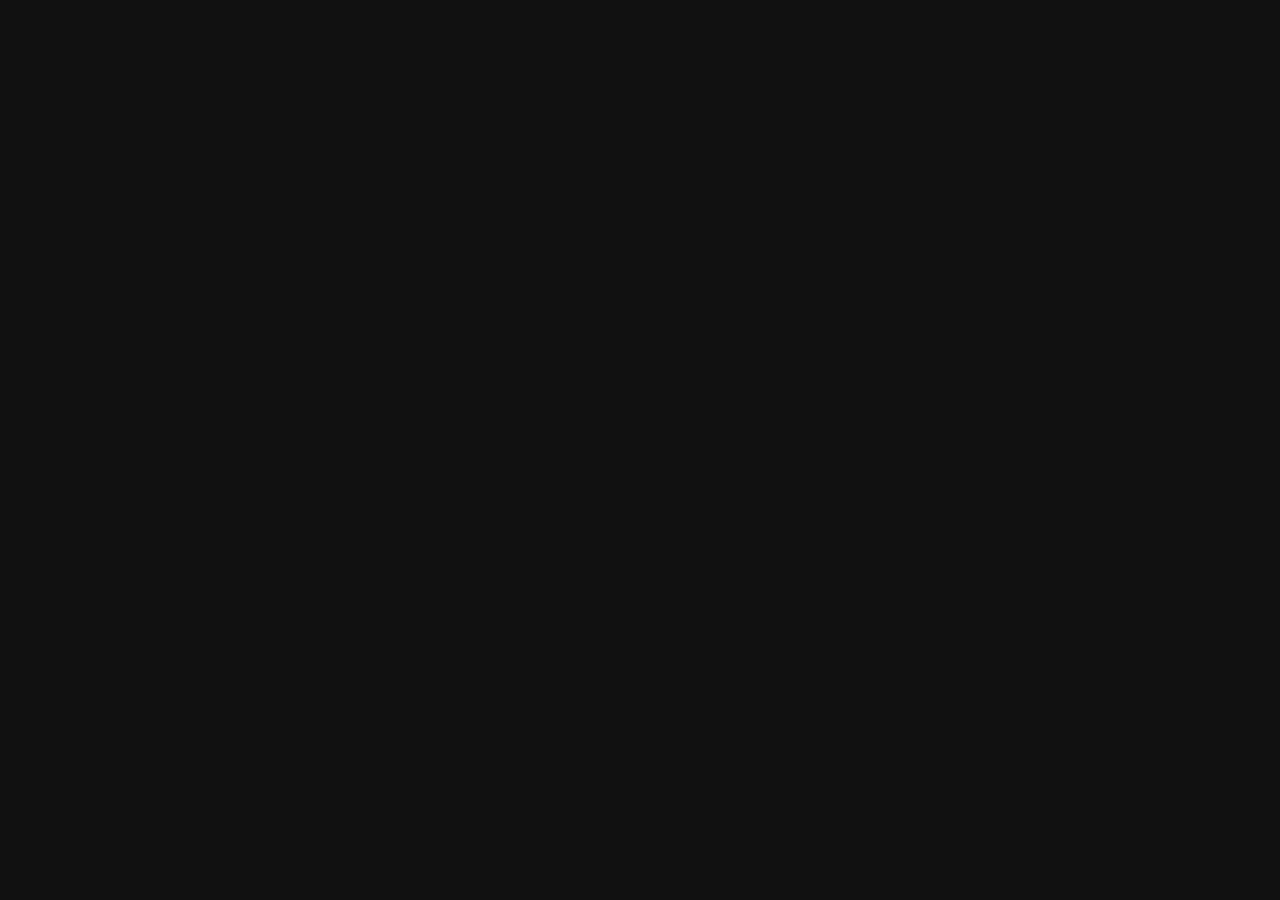
==== commit 9b976de4: "Alterando para gerar conflito com o arquivo de Maria Eduarda - Luisa" ====
--- a/ingressos.html
+++ b/ingressos.html
@@ -13,214 +13,10 @@
     <link rel="stylesheet" href="ingressos.css">
     <link rel="stylesheet" href="style.css">
 </head>
+
 <body>
-
-    <header>
-
-        <div class="logo">
-            <h1>ExpoFest <span>2026</span></h1>
-        </div>
-
-        <nav>
-            <ul>
-                <li><a href="index.html">Início</a></li>
-                <li><a href="atracoes.html">Atrações</a></li>
-                <li><a href="ingressos.html" class="active">Ingressos</a></li>
-                <li><a href="#faq">Contato</a></li> </ul>
-        </nav>
-
-    </header>
-
-    <section class="ingressos-hero">
-        <div class="hero-container">
-            <h2>Ingressos Oficiais</h2>
-            <p>Garanta o seu passaporte antecipado para a maior experiência festiva e cultural do ano. Adquirindo seu ingresso de forma antecipada, você assegura sua entrada sem filas, tem acesso a lotes promocionais exclusivos e escolhe os melhores setores para curtir os shows e o rodeio tradicional com total conforto e segurança.</p>
-        </div>
-    </section>
-
-    <section class="cards-section">
-        <div class="cards-container">
-
-            <div class="ticket-card">
-                <div class="card-header">
-                    <h3>Meia-Entrada</h3>
-                    <p class="ticket-desc">Acesso essencial destinado a estudantes, professores e idosos amparados por lei.</p>
-                </div>
-                <div class="card-price">
-                    <span class="currency">R$</span><span class="price-value">30</span>
-                </div>
-                <ul class="ticket-benefits">
-                    <li><i class="fa-solid fa-circle-check"></i> Acesso total à Arena Principal</li>
-                    <li><i class="fa-solid fa-circle-check"></i> Entrada ao Parque de Diversões</li>
-                    <li><i class="fa-solid fa-circle-check"></i> Acesso à Praça de Alimentação</li>
-                </ul>
-                <button class="btn-comprar" data-ticket="Meia-Entrada" data-price="30">Comprar ingresso</button>
-            </div>
-
-            <div class="ticket-card featured">
-                <div class="badge-featured">Mais Vendido</div>
-                <div class="card-header">
-                    <h3>Pista Inteira</h3>
-                    <p class="ticket-desc">A melhor experiência geral do evento para o público geral, vibrando direto do coração da pista.</p>
-                </div>
-                <div class="card-price">
-                    <span class="currency">R$</span><span class="price-value">60</span>
-                </div>
-                <ul class="ticket-benefits">
-                    <li><i class="fa-solid fa-circle-check"></i> Acesso completo à Arena e Shows</li>
-                    <li><i class="fa-solid fa-circle-check"></i> Circulação livre nos pavilhões culturais</li>
-                    <li><i class="fa-solid fa-circle-check"></i> Acesso a todos os palcos e rodeios</li>
-                </ul>
-                <button class="btn-comprar" data-ticket="Pista Inteira" data-price="60">Comprar ingresso</button>
-            </div>
-
-            <div class="ticket-card vip">
-                <div class="card-header">
-                    <h3>Premium VIP</h3>
-                    <p class="ticket-desc">Acesso privilegiado e conforto supremo para quem busca curtir o evento no mais alto nível.</p>
-                </div>
-                <div class="card-price">
-                    <span class="currency">R$</span><span class="price-value">150</span>
-                </div>
-                <ul class="ticket-benefits">
-                    <li><i class="fa-solid fa-star"></i> Front-stage exclusivo colado no palco</li>
-                    <li><i class="fa-solid fa-star"></i> Banheiros e bares exclusivos</li>
-                    <li><i class="fa-solid fa-star"></i> Entrada prioritária sem filas no evento</li>
-                    <li><i class="fa-solid fa-star"></i> Welcome Drink incluso</li>
-                </ul>
-                <button class="btn-comprar" data-ticket="Premium VIP" data-price="150">Comprar ingresso</button>
-            </div>
-
-        </div>
-    </section>
-
-    <section id="informacoes" class="info-section">
-        <h2>Informações Importantes</h2>
-        <div class="info-grid">
-            <div class="info-box">
-                <i class="fa-solid fa-clock"></i>
-                <h4>Horários</h4>
-                <p>Abertura dos portões às 18h00. O início das competições de rodeio ocorre às 20h00 e os shows principais a partir das 23h00.</p>
-            </div>
-            <div class="info-box">
-                <i class="fa-solid fa-id-card"></i>
-                <h4>Documentos Exigidos</h4>
-                <p>É obrigatória a apresentação de documento oficial com foto original físico ou via aplicativo oficial do governo nacional para validação no portão.</p>
-            </div>
-            <div class="info-box">
-                <i class="fa-solid fa-graduation-cap"></i>
-                <h4>Regras de Meia-Entrada</h4>
-                <p>Estudantes devem portar a Carteira de Identificação Estudantil (CIE) vigente. Professores da rede pública necessitam do holerite atualizado.</p>
-            </div>
-            <div class="info-box">
-                <i class="fa-solid fa-shield-halved"></i>
-                <h4>Políticas de Segurança</h4>
-                <p>Proibida a entrada com objetos cortantes, garrafas de vidro, latas, fogos de artifício e alimentos ou bebidas externos.</p>
-            </div>
-        </div>
-    </section>
-
-    <section class="contador">
-    <h2> A ExpoFest começa em</h2>
-
-    <div class="contador-box">
-        <div class="tempo">
-            <span id="dias">00</span>
-            <small>Dias</small>
-        </div>
-
-        <div class="tempo">
-            <span id="horas">00</span>
-            <small>Horas</small>
-        </div>
-
-        <div class="tempo">
-            <span id="minutos">00</span>
-            <small>Min</small>
-        </div>
-
-        <div class="tempo">
-            <span id="segundos">00</span>
-            <small>Seg</small>
-        </div>
-    </div>
-</section>
-
-    <section id="faq" class="faq-section">
-        <h2>Perguntas Frequentes (FAQ)</h2>
-        <div class="faq-container">
-            <div class="faq-item">
-                <div class="faq-question">
-                    <h3>Como receberei meu ingresso?</h3>
-                    <i class="fa-solid fa-chevron-down"></i>
-                </div>
-                <div class="faq-answer">
-                    <p>Logo após a aprovação do pagamento, você receberá um e-mail de confirmação contendo o link para download do seu ingresso em formato PDF e o código QR Code para apresentação no celular.</p>
-                </div>
-            </div>
-            <div class="faq-item">
-                <div class="faq-question">
-                    <h3>Posso cancelar ou pedir reembolso?</h3>
-                    <i class="fa-solid fa-chevron-down"></i>
-                </div>
-                <div class="faq-answer">
-                    <p>Sim, cancelamentos e reembolsos integrais podem ser solicitados em até 7 dias corridos após a data de aquisição, desde que o pedido ocorra em até 48 horas de antecedência do início do evento.</p>
-                </div>
-            </div>
-            <div class="faq-item">
-                <div class="faq-question">
-                    <h3>Haverá bilheteria física no local do evento?</h3>
-                    <i class="fa-solid fa-chevron-down"></i>
-                </div>
-                <div class="faq-answer">
-                    <p>Caso os lotes não se esgotem de forma online, haverá venda residual de ingressos físicos na portaria do evento a partir das 17h, sujeitos a reajustes de preço.</p>
-                </div>
-            </div>
-        </div>
-    </section>
-
-    <div id="modal-checkout" class="modal">
-        <div class="modal-content">
-            <span class="close-modal">&times;</span>
-            <i class="fa-solid fa-circle-check success-icon"></i>
-            <h2>Ingresso adicionado ao carrinho</h2>
-            <p>Seu ingresso para o setor <strong id="modal-ticket-name">---</strong> foi reservado e está aguardando pagamento.</p>
-            <div class="modal-summary">
-                <span>Total a Pagar:</span>
-                <strong id="modal-ticket-price">R$ 00,00</strong>
-            </div>
-            <button class="btn-finalizar" onclick="window.location.reload();">Ir para o Pagamento</button>
-        </div>
-    </div>
-
-<section class="contador">
-
-    <h2>Faltam poucos dias!</h2>
-
-    <p>Prepare-se para viver uma experiência inesquecível.</p>
-</section>
 
 
 
-
-<footer>
-
-    <p>
-        © 2026 ExpoFest - Todos os direitos reservados.
-    </p>
-
-    <div class="redes">
-
-        <a href="#"><i class="fab fa-instagram"></i></a>
-
-        <a href="#"><i class="fab fa-facebook"></i></a>
-
-        <a href="#"><i class="fab fa-youtube"></i></a>
-
-    </div>
-
-</footer>
-<script src="ingressos.js"></script>
-
 </body>
 </html>
--- a/ingressos.css
+++ b/ingressos.css
@@ -1,140 +1,758 @@
-/* RESET BÁSICO */
+/* --- Reset Geral e Configurações de Identidade Visual --- */
 * {
-  margin: 0;
-  padding: 0;
-  box-sizing: border-box;
-  font-family: 'Plus Jakarta Sans', sans-serif;
+    margin: 0;
+    padding: 0;
+    box-sizing: border-box;
+    font-family: 'Plus Jakarta Sans', sans-serif;
+    scroll-behavior: smooth;
 }
 
 body {
-  background: #0b0b0b;
-  color: #fff;
-}
-
-/* HEADER */
+    background: linear-gradient(180deg, #0b0b0b 0%, #141414 50%, #080808 100%);
+    color: #ffffff;
+    overflow-x: hidden;
+}
+
+/* --- Header / Navbar --- */
 header {
-  display: flex;
-  justify-content: space-between;
-  align-items: center;
-  padding: 20px 8%;
-  position: fixed;
-  top: 0;
-  width: 100%;
-  background: rgba(0,0,0,0.8);
+    width: 100%;
+    padding: 20px 8%;
+    display: flex;
+    justify-content: space-between;
+    align-items: center;
+
+    position: fixed;
+    top: 0;
+    left: 0;
+    z-index: 999;
+
+    background: rgba(11, 11, 11, 0.75);
+    backdrop-filter: blur(10px);
+    transition: 0.3s;
+    border-bottom: 1px solid rgba(255, 255, 255, 0.05);
+}
+
+/* efeito quando rolar página */
+header.scrolled {
+    background: rgba(11, 11, 11, 0.95);
+}
+
+.logo h1 {
+    font-size: 28px;
+    font-weight: 800;
+    color: #ffffff;
+}
+
+.logo h1 span {
+    color: #fcb305;
 }
 
 nav ul {
-  display: flex;
-  list-style: none;
-  gap: 20px;
-}
-
-nav a {
-  color: #fff;
-  text-decoration: none;
-}
-
-nav a:hover,
-nav a.active {
-  color: #fcb305;
-}
-
-/* HERO */
+    display: flex;
+    list-style: none;
+    gap: 35px;
+}
+
+nav ul li a {
+    color: #ffffff;
+    text-decoration: none;
+    font-weight: 500;
+    transition: 0.3s;
+}
+
+nav ul li a:hover,
+nav ul li a.active {
+    color: #fcb305;
+}
+
+/* --- Hero Intro --- */
 .ingressos-hero {
-  text-align: center;
-  padding: 120px 20px 50px;
-}
-
-/* CARDS */
+    padding: 90px 8% 50px 8%;
+    text-align: center;
+    animation: fadeInUp 0.8s ease-in-out;
+}
+
+.hero-container {
+    max-width: 800px;
+    margin: 0 auto;
+}
+
+.ingressos-hero h2 {
+    font-size: 48px;
+    font-weight: 800;
+    margin-bottom: 20px;
+    letter-spacing: -1px;
+}
+
+.ingressos-hero p {
+    color: #a0a0a0;
+    font-size: 18px;
+    line-height: 1.6;
+}
+
+/* --- Cards Container e Sistema de Grid Responsivo --- */
+.cards-section {
+    padding: 40px 8% 80px 8%;
+    animation: fadeInUp 1s ease-in-out;
+}
+
 .cards-container {
-  display: grid;
-  grid-template-columns: repeat(auto-fit, minmax(250px, 1fr));
-  gap: 20px;
-  padding: 40px;
+    display: grid;
+    grid-template-columns: repeat(auto-fit, minmax(300px, 1fr));
+    gap: 30px;
+    max-width: 1200px;
+    margin: 0 auto;
 }
 
 .ticket-card {
-  background: #161616;
-  padding: 25px;
-  border-radius: 15px;
-  transition: 0.3s;
+    background-color: #161616;
+    border: 1px solid #262626;
+    border-radius: 20px;
+    padding: 40px 30px;
+    display: flex;
+    flex-direction: column;
+    justify-content: space-between;
+    position: relative;
+    transition: all 0.4s cubic-bezier(0.165, 0.84, 0.44, 1);
+    box-shadow: 0 10px 30px rgba(0,0,0,0.5);
 }
 
 .ticket-card:hover {
-  transform: translateY(-5px);
-}
-
-/* PREÇO */
+    transform: translateY(-8px);
+    border-color: rgba(252, 179, 5, 0.4);
+    box-shadow: 0 15px 40px rgba(252, 179, 5, 0.1);
+}
+
+/* Destaque do Card Central */
+.ticket-card.featured {
+    border: 2px solid #fcb305;
+    background-color: #1a1a1a;
+}
+
+.badge-featured {
+    position: absolute;
+    top: -15px;
+    left: 50%;
+    transform: translateX(-50%);
+    background-color: #fcb305;
+    color: #000000;
+    font-size: 12px;
+    font-weight: 800;
+    text-transform: uppercase;
+    padding: 6px 16px;
+    border-radius: 30px;
+    letter-spacing: 0.5px;
+}
+
+.card-header h3 {
+    font-size: 26px;
+    font-weight: 700;
+    margin-bottom: 15px;
+}
+
+.ticket-card.vip h3 {
+    color: #fcb305;
+}
+
+.ticket-desc {
+    color: #909090;
+    font-size: 15px;
+    line-height: 1.5;
+    margin-bottom: 25px;
+}
+
+.card-price {
+    margin-bottom: 30px;
+}
+
+.currency {
+    color: #fcb305;
+    font-size: 20px;
+    font-weight: 700;
+    margin-right: 4px;
+}
+
 .price-value {
-  font-size: 40px;
-  color: #fcb305;
-}
-
-/* BOTÃO */
+    font-size: 52px;
+    font-weight: 800;
+}
+
+.ticket-benefits {
+    list-style: none;
+    margin-bottom: 35px;
+    border-top: 1px solid #262626;
+    padding-top: 25px;
+}
+
+.ticket-benefits li {
+    font-size: 15px;
+    color: #d0d0d0;
+    margin-bottom: 12px;
+    display: flex;
+    align-items: center;
+    gap: 10px;
+}
+
+.ticket-benefits li i {
+    color: #fcb305;
+    font-size: 14px;
+}
+
+/* Interatividade dos Botões */
 .btn-comprar {
-  width: 100%;
-  padding: 12px;
-  background: transparent;
-  border: 2px solid #fcb305;
-  color: #fcb305;
-  cursor: pointer;
+    width: 100%;
+    background-color: transparent;
+    color: #fcb305;
+    border: 2px solid #fcb305;
+    padding: 15px;
+    font-size: 16px;
+    font-weight: 700;
+    border-radius: 50px;
+    cursor: pointer;
+    transition: all 0.3s ease;
 }
 
 .btn-comprar:hover {
-  background: #fcb305;
-  color: #000;
-}
-
-/* INFO */
+    background-color: #fcb305;
+    color: #000000;
+}
+
+.featured .btn-comprar, .vip .btn-comprar {
+    background-color: #fcb305;
+    color: #000000;
+}
+
+.featured .btn-comprar:hover, .vip .btn-comprar:hover {
+    background-color: #e09f04;
+    border-color: #e09f04;
+}
+
+/* --- Informações Importantes --- */
 .info-section {
-  padding: 60px 20px;
-  text-align: center;
-}
-
-/* FAQ */
+    background-color: #0e0e0e;
+    padding: 80px 8%;
+    border-top: 1px solid rgba(255, 255, 255, 0.03);
+}
+
+.info-section h2 {
+    text-align: center;
+    font-size: 36px;
+    font-weight: 800;
+    margin-bottom: 50px;
+}
+
+.info-grid {
+    display: grid;
+    grid-template-columns: repeat(auto-fit, minmax(240px, 1fr));
+    gap: 30px;
+    max-width: 1200px;
+    margin: 0 auto;
+}
+
+.info-box {
+    background-color: #141414;
+    padding: 30px;
+    border-radius: 16px;
+    border-left: 4px solid #fcb305;
+}
+
+.info-box i {
+    font-size: 24px;
+    color: #fcb305;
+    margin-bottom: 15px;
+}
+
+.info-box h4 {
+    font-size: 18px;
+    margin-bottom: 10px;
+    font-weight: 700;
+}
+
+.info-box p {
+    color: #a0a0a0;
+    font-size: 14px;
+    line-height: 1.6;
+}
+
+/* --- FAQ Section --- */
+.faq-section {
+    padding: 80px 8%;
+}
+
+.faq-section h2 {
+    text-align: center;
+    font-size: 36px;
+    font-weight: 800;
+    margin-bottom: 50px;
+}
+
+.faq-container {
+    max-width: 800px;
+    margin: 0 auto;
+}
+
 .faq-item {
-  background: #141414;
-  margin-bottom: 10px;
-  padding: 15px;
-}
-
-/* MODAL */
+    background-color: #141414;
+    margin-bottom: 15px;
+    border-radius: 12px;
+    overflow: hidden;
+    border: 1px solid #202020;
+}
+
+.faq-question {
+    padding: 20px 30px;
+    display: flex;
+    justify-content: space-between;
+    align-items: center;
+    cursor: pointer;
+    transition: background 0.3s ease;
+}
+
+.faq-question:hover {
+    background-color: #1a1a1a;
+}
+
+.faq-question h3 {
+    font-size: 18px;
+    font-weight: 600;
+}
+
+.faq-question i {
+    color: #fcb305;
+    transition: transform 0.3s ease;
+}
+
+.faq-answer {
+    padding: 0 30px;
+    max-height: 0;
+    overflow: hidden;
+    transition: max-height 0.4s ease, padding 0.3s ease;
+}
+
+
+.faq-answer p {
+    color: #a0a0a0;
+    font-size: 15px;
+    line-height: 1.6;
+    padding-bottom: 20px;
+}
+
+/* Classe ativa adicionada pelo JS */
+.faq-item.active .faq-answer {
+    max-height: 500px;
+    padding-top: 10px;
+}
+
+.faq-item.active .faq-question i {
+    transform: rotate(180deg);
+}
+
+/* --- Modal Checkout --- */
 .modal {
-  display: none;
-  position: fixed;
-  inset: 0;
-  background: rgba(0,0,0,0.8);
-  justify-content: center;
-  align-items: center;
+    display: none;
+    position: fixed;
+    z-index: 1000;
+    left: 0;
+    top: 0;
+    width: 100%;
+    height: 100%;
+    background-color: rgba(0,0,0,0.85);
+    align-items: center;
+    justify-content: center;
+    backdrop-filter: blur(5px);
 }
 
 .modal-content {
-  background: #181818;
-  padding: 30px;
-  border-radius: 15px;
-}
-
-/* CONTADOR */
+    background-color: #181818;
+    border: 1px solid #333;
+    padding: 40px;
+    border-radius: 24px;
+    max-width: 450px;
+    width: 90%;
+    text-align: center;
+    position: relative;
+    animation: scaleUp 0.3s ease-out;
+}
+
+.close-modal {
+    position: absolute;
+    right: 25px;
+    top: 20px;
+    font-size: 28px;
+    color: #666;
+    cursor: pointer;
+}
+
+.close-modal:hover {
+    color: #fff;
+}
+
+.success-icon {
+    font-size: 54px;
+    color: #fcb305;
+    margin-bottom: 20px;
+}
+
+.modal-content h2 {
+    font-size: 28px;
+    margin-bottom: 10px;
+}
+
+.modal-content p {
+    color: #a0a0a0;
+    margin-bottom: 25px;
+}
+
+.modal-summary {
+    background-color: #0f0f0f;
+    padding: 15px 20px;
+    border-radius: 12px;
+    display: flex;
+    justify-content: space-between;
+    align-items: center;
+    margin-bottom: 30px;
+}
+
+.modal-summary strong {
+    color: #fcb305;
+    font-size: 22px;
+}
+
+.btn-finalizar {
+    width: 100%;
+    background-color: #fcb305;
+    color: #000000;
+    border: none;
+    padding: 15px;
+    font-size: 16px;
+    font-weight: 700;
+    border-radius: 50px;
+    cursor: pointer;
+}
+
+/* --- Footer --- */
+footer {
+    text-align: center;
+    padding: 40px;
+    background: #000;
+    margin-top: 60px;
+}
+
+footer p {
+    color: #aaa;
+    margin-bottom: 10px;
+}
+
+footer .final-texto {
+    font-size: 18px;
+    margin-bottom: 20px;
+    color: #fff;
+}
+
+.redes {
+    display: flex;
+    justify-content: center;
+    gap: 20px;
+}
+
+.redes a {
+    color: #fff;
+    font-size: 24px;
+    transition: 0.3s;
+}
+
+.redes a:hover {
+    color: #fcb305;
+    transform: scale(1.2);
+}
+/* --- Animações --- */
+@keyframes fadeInUp {
+    from {
+        opacity: 0;
+        transform: translateY(20px);
+    }
+    to {
+        opacity: 1;
+        transform: translateY(0);
+    }
+}
+
+@keyframes scaleUp {
+    from { transform: scale(0.8); opacity: 0; }
+    to { transform: scale(1); opacity: 1; }
+}
+
+/* ==========================
+   CONTADOR REGRESSIVO
+========================== */
+
 .contador {
-  text-align: center;
-  padding: 60px 20px;
+    padding: 100px 8%;
+    text-align: center;
+
+    background:
+        radial-gradient(circle at center,
+        rgba(252,179,5,0.08),
+        transparent 45%),
+        linear-gradient(
+        180deg,
+        #111 0%,
+        #080808 100%);
+
+    position: relative;
+
+    overflow: hidden;
+
+    border-top: 1px solid rgba(252,179,5,.12);
+    border-bottom: 1px solid rgba(252,179,5,.12);
+}
+
+/* brilho decorativo */
+.contador::before {
+    content: "";
+
+    position: absolute;
+
+    width: 500px;
+    height: 500px;
+
+    background:
+        radial-gradient(
+            circle,
+            rgba(252,179,5,.10),
+            transparent 70%
+        );
+
+    top: -250px;
+    left: 50%;
+
+    transform: translateX(-50%);
+
+    pointer-events: none;
+}
+
+.contador h2 {
+    font-size: 42px;
+
+    font-weight: 800;
+
+    margin-bottom: 18px;
+
+    color: white;
+
+    letter-spacing: -1px;
+
+    animation: surgir 1s ease;
+}
+
+.contador h2::after {
+    content: "";
+
+    display: block;
+
+    width: 120px;
+
+    height: 4px;
+
+    margin: 16px auto 0;
+
+    border-radius: 50px;
+
+    background:
+        linear-gradient(
+            90deg,
+            transparent,
+            #fcb305,
+            transparent
+        );
+}
+
+.contador-box {
+
+    display: flex;
+
+    justify-content: center;
+
+    gap: 24px;
+
+    flex-wrap: wrap;
+
+    margin-top: 45px;
+
+}
+
+/* CARD */
+.tempo {
+
+    width: 150px;
+
+    min-height: 170px;
+
+    background:
+        linear-gradient(
+            180deg,
+            #191919,
+            #101010
+        );
+
+    border:
+
+        1px solid rgba(252,179,5,.15);
+
+    border-radius: 24px;
+
+    display: flex;
+
+    flex-direction: column;
+
+    justify-content: center;
+
+    align-items: center;
+
+    position: relative;
+
+    overflow: hidden;
+
+    transition: .45s;
+}
+
+/* reflexo */
+.tempo::before {
+
+    content: "";
+
+    position: absolute;
+
+    top: -120%;
+
+    left: -30%;
+
+    width: 80px;
+
+    height: 300%;
+
+    background:
+
+        rgba(255,255,255,.06);
+
+    transform: rotate(25deg);
+
+    transition: .8s;
+
+}
+
+.tempo:hover::before {
+
+    left: 140%;
+
+}
+
+.tempo:hover {
+
+    transform:
+        translateY(-10px)
+        scale(1.04);
+
+    border-color: #fcb305;
+
+    box-shadow:
+        0 0 40px rgba(252,179,5,.15);
+
 }
 
 .tempo span {
-  font-size: 40px;
-  color: #fcb305;
-}
-
-/* FOOTER */
-footer {
-  text-align: center;
-  padding: 30px;
-  background: #000;
+
+    font-size: 64px;
+
+    font-weight: 800;
+
+    line-height: 1;
+
+    color: #fcb305;
+
+    text-shadow:
+        0 0 18px
+        rgba(252,179,5,.35);
+
+}
+
+.tempo small {
+
+    margin-top: 14px;
+
+    color: #b8b8b8;
+
+    font-size: 13px;
+
+    letter-spacing: 3px;
+
+    text-transform: uppercase;
+
+}
+
+/* mensagem */
+#mensagem-contador {
+
+    margin-top: 40px;
+
+    font-size: 18px;
+
+    color: #bdbdbd;
+
+    max-width: 700px;
+
+    margin-inline: auto;
+
+    line-height: 1.8;
+
 }
 
 /* RESPONSIVO */
-@media (max-width: 768px) {
-  .cards-container {
-    grid-template-columns: 1fr;
-  }
+
+@media (max-width:768px){
+
+.contador{
+padding:80px 6%;
+}
+
+.contador h2{
+font-size:32px;
+}
+
+.tempo{
+
+width:130px;
+
+min-height:150px;
+
+}
+
+.tempo span{
+
+font-size:48px;
+
+}
+
+}
+
+/* animação */
+
+@keyframes surgir {
+
+from{
+
+opacity:0;
+
+transform:translateY(30px);
+
+}
+
+to{
+
+opacity:1;
+
+transform:translateY(0);
+
+}
+
 }
--- a/style.css
+++ b/style.css
@@ -343,4 +343,75 @@
 
 }
 
+}
+/* ==========================
+   DATAS DO EVENTO
+========================== */
+
+.datas{
+    padding:80px 10%;
+    text-align:center;
+    background:#181818;
+}
+
+.datas h2{
+    color:#ffb300;
+    font-size:40px;
+    margin-bottom:20px;
+}
+
+.datas p{
+    font-size:18px;
+    margin-bottom:40px;
+}
+
+.dias{
+    display:flex;
+    justify-content:center;
+    gap:25px;
+    flex-wrap:wrap;
+}
+
+.dia{
+    width:140px;
+    background:#222;
+    border-radius:15px;
+    padding:25px;
+    transition:.3s;
+}
+
+.dia:hover{
+    transform:translateY(-8px);
+    background:#ffb300;
+    color:#111;
+}
+
+.dia h3{
+    font-size:40px;
+    margin-bottom:10px;
+}
+
+.dia span{
+    font-size:16px;
+    font-weight:500;
+}
+/* ==========================
+   HORÁRIO
+========================== */
+
+.horario{
+    padding:80px 10%;
+    text-align:center;
+}
+
+.horario h2{
+    color:#ffb300;
+    font-size:40px;
+    margin-bottom:20px;
+}
+
+.horario p{
+    font-size:18px;
+    margin-bottom:10px;
+    line-height:30px;
 }
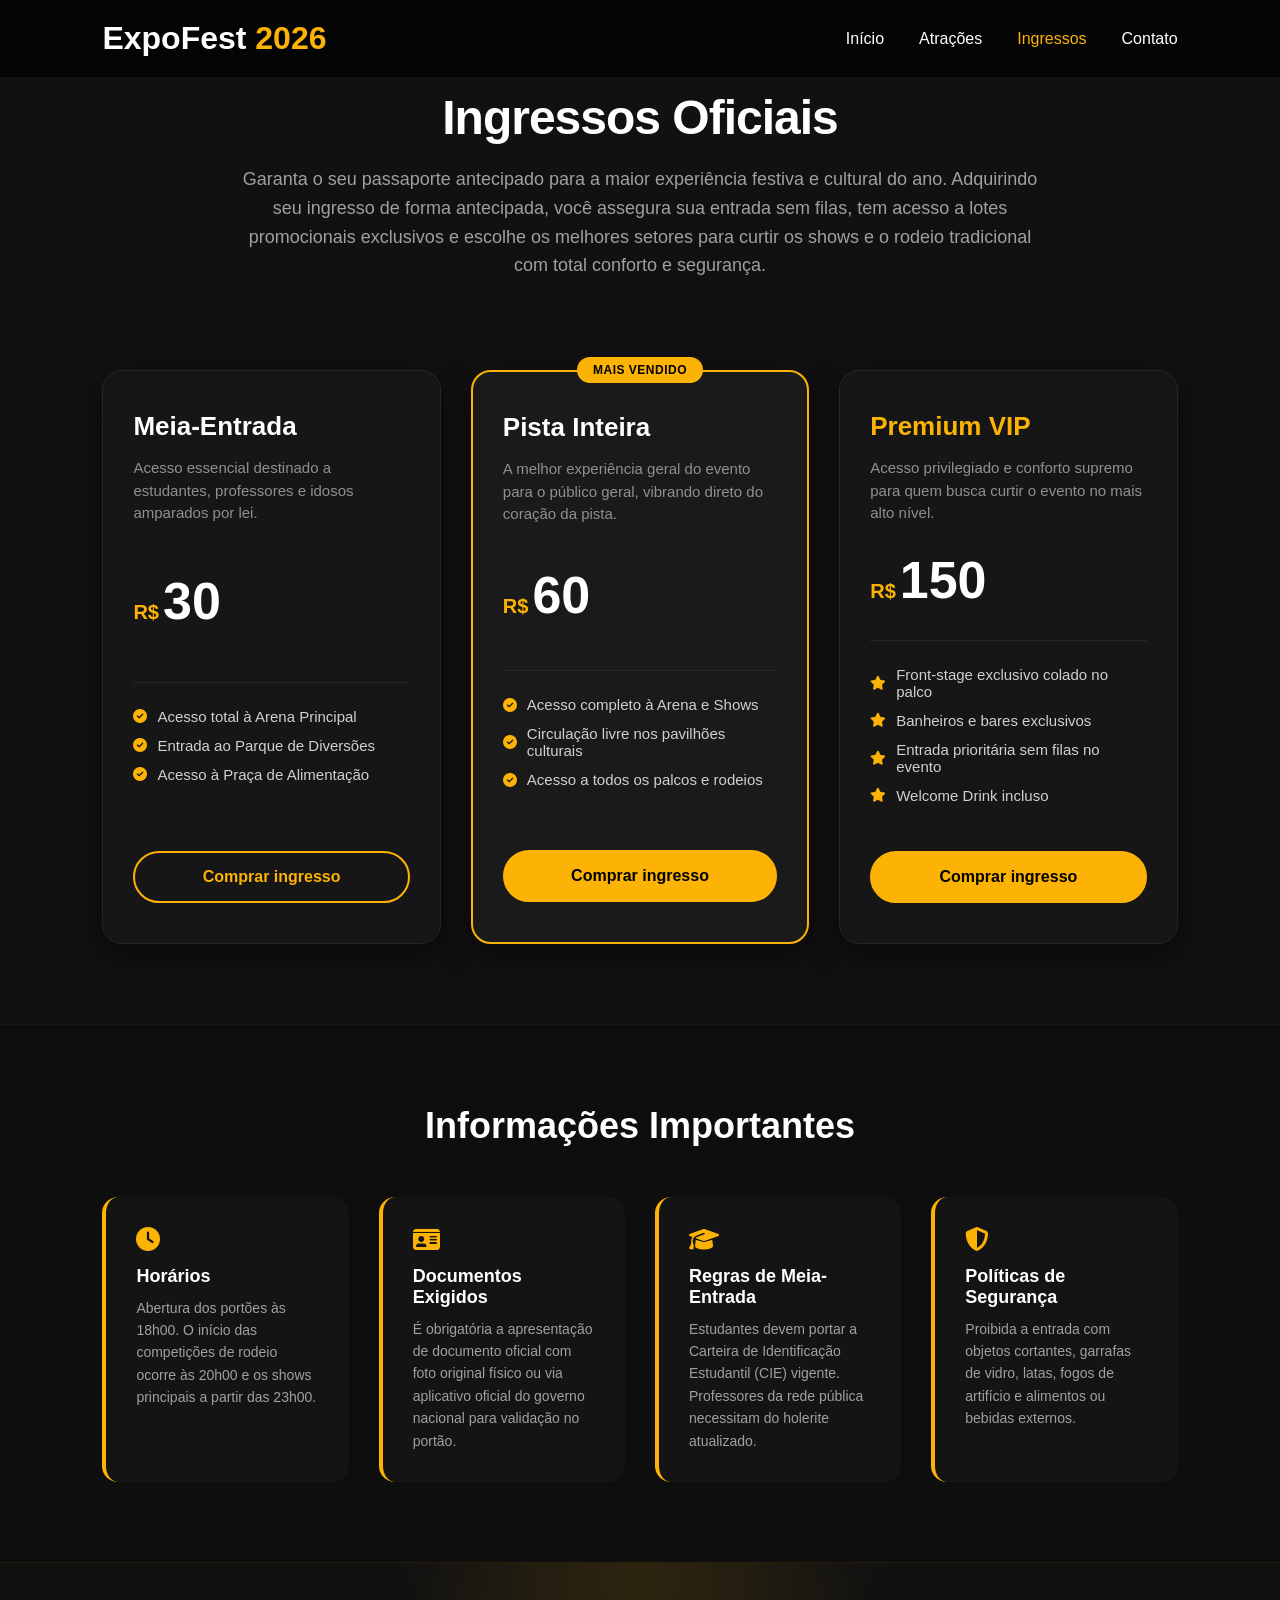
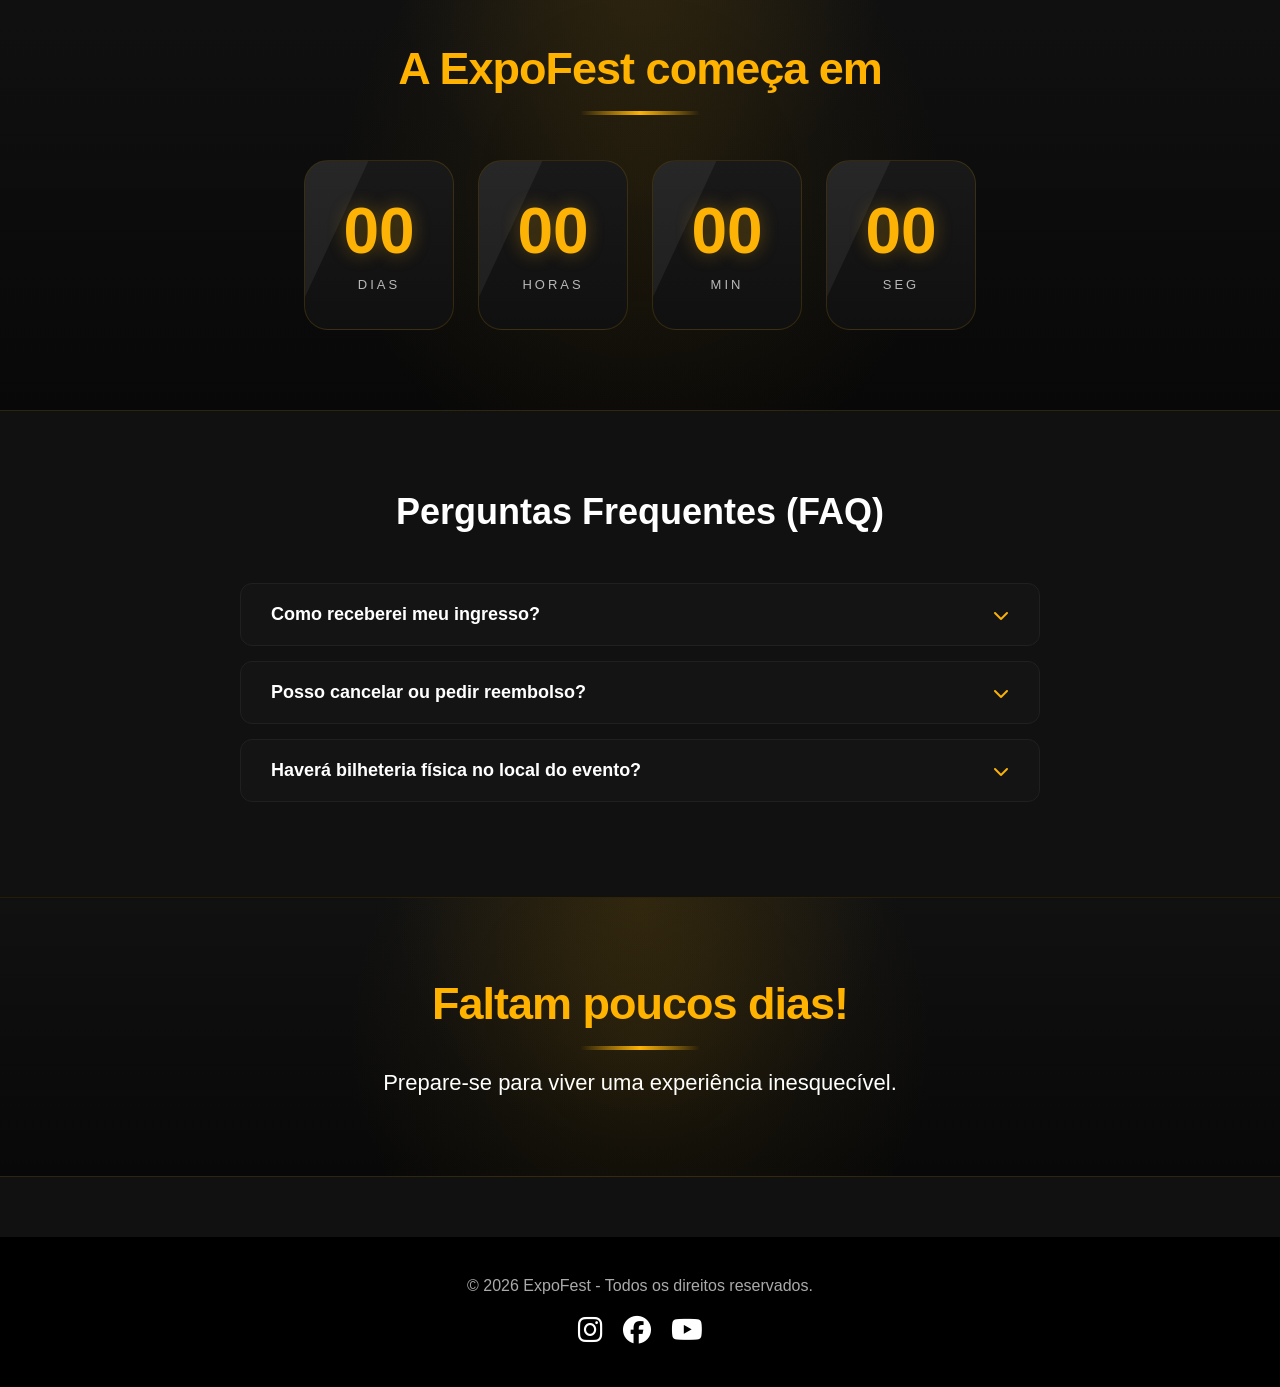
==== commit 681628ca: "Alterando título para gerar conflito" ====
--- a/ingressos.html
+++ b/ingressos.html
@@ -3,7 +3,7 @@
 <head>
     <meta charset="UTF-8">
     <meta name="viewport" content="width=device-width, initial-scale=1.0">
-    <title>Ingressos - Expofesta Paulistana 2026</title>
+    <title>Ingressos da Festa - Expofesta Paulistana 2026 </title>
 
     <link rel="preconnect" href="https://fonts.googleapis.com">
     <link rel="preconnect" href="https://fonts.gstatic.com" crossorigin>
@@ -13,10 +13,214 @@
     <link rel="stylesheet" href="ingressos.css">
     <link rel="stylesheet" href="style.css">
 </head>
-
 <body>
 
-
+    <header>
+
+        <div class="logo">
+            <h1>ExpoFest <span>2026</span></h1>
+        </div>
+
+        <nav>
+            <ul>
+                <li><a href="index.html">Início</a></li>
+                <li><a href="atracoes.html">Atrações</a></li>
+                <li><a href="ingressos.html" class="active">Ingressos</a></li>
+                <li><a href="#faq">Contato</a></li> </ul>
+        </nav>
+
+    </header>
+
+    <section class="ingressos-hero">
+        <div class="hero-container">
+            <h2>Ingressos Oficiais</h2>
+            <p>Garanta o seu passaporte antecipado para a maior experiência festiva e cultural do ano. Adquirindo seu ingresso de forma antecipada, você assegura sua entrada sem filas, tem acesso a lotes promocionais exclusivos e escolhe os melhores setores para curtir os shows e o rodeio tradicional com total conforto e segurança.</p>
+        </div>
+    </section>
+
+    <section class="cards-section">
+        <div class="cards-container">
+
+            <div class="ticket-card">
+                <div class="card-header">
+                    <h3>Meia-Entrada</h3>
+                    <p class="ticket-desc">Acesso essencial destinado a estudantes, professores e idosos amparados por lei.</p>
+                </div>
+                <div class="card-price">
+                    <span class="currency">R$</span><span class="price-value">30</span>
+                </div>
+                <ul class="ticket-benefits">
+                    <li><i class="fa-solid fa-circle-check"></i> Acesso total à Arena Principal</li>
+                    <li><i class="fa-solid fa-circle-check"></i> Entrada ao Parque de Diversões</li>
+                    <li><i class="fa-solid fa-circle-check"></i> Acesso à Praça de Alimentação</li>
+                </ul>
+                <button class="btn-comprar" data-ticket="Meia-Entrada" data-price="30">Comprar ingresso</button>
+            </div>
+
+            <div class="ticket-card featured">
+                <div class="badge-featured">Mais Vendido</div>
+                <div class="card-header">
+                    <h3>Pista Inteira</h3>
+                    <p class="ticket-desc">A melhor experiência geral do evento para o público geral, vibrando direto do coração da pista.</p>
+                </div>
+                <div class="card-price">
+                    <span class="currency">R$</span><span class="price-value">60</span>
+                </div>
+                <ul class="ticket-benefits">
+                    <li><i class="fa-solid fa-circle-check"></i> Acesso completo à Arena e Shows</li>
+                    <li><i class="fa-solid fa-circle-check"></i> Circulação livre nos pavilhões culturais</li>
+                    <li><i class="fa-solid fa-circle-check"></i> Acesso a todos os palcos e rodeios</li>
+                </ul>
+                <button class="btn-comprar" data-ticket="Pista Inteira" data-price="60">Comprar ingresso</button>
+            </div>
+
+            <div class="ticket-card vip">
+                <div class="card-header">
+                    <h3>Premium VIP</h3>
+                    <p class="ticket-desc">Acesso privilegiado e conforto supremo para quem busca curtir o evento no mais alto nível.</p>
+                </div>
+                <div class="card-price">
+                    <span class="currency">R$</span><span class="price-value">150</span>
+                </div>
+                <ul class="ticket-benefits">
+                    <li><i class="fa-solid fa-star"></i> Front-stage exclusivo colado no palco</li>
+                    <li><i class="fa-solid fa-star"></i> Banheiros e bares exclusivos</li>
+                    <li><i class="fa-solid fa-star"></i> Entrada prioritária sem filas no evento</li>
+                    <li><i class="fa-solid fa-star"></i> Welcome Drink incluso</li>
+                </ul>
+                <button class="btn-comprar" data-ticket="Premium VIP" data-price="150">Comprar ingresso</button>
+            </div>
+
+        </div>
+    </section>
+
+    <section id="informacoes" class="info-section">
+        <h2>Informações Importantes</h2>
+        <div class="info-grid">
+            <div class="info-box">
+                <i class="fa-solid fa-clock"></i>
+                <h4>Horários</h4>
+                <p>Abertura dos portões às 18h00. O início das competições de rodeio ocorre às 20h00 e os shows principais a partir das 23h00.</p>
+            </div>
+            <div class="info-box">
+                <i class="fa-solid fa-id-card"></i>
+                <h4>Documentos Exigidos</h4>
+                <p>É obrigatória a apresentação de documento oficial com foto original físico ou via aplicativo oficial do governo nacional para validação no portão.</p>
+            </div>
+            <div class="info-box">
+                <i class="fa-solid fa-graduation-cap"></i>
+                <h4>Regras de Meia-Entrada</h4>
+                <p>Estudantes devem portar a Carteira de Identificação Estudantil (CIE) vigente. Professores da rede pública necessitam do holerite atualizado.</p>
+            </div>
+            <div class="info-box">
+                <i class="fa-solid fa-shield-halved"></i>
+                <h4>Políticas de Segurança</h4>
+                <p>Proibida a entrada com objetos cortantes, garrafas de vidro, latas, fogos de artifício e alimentos ou bebidas externos.</p>
+            </div>
+        </div>
+    </section>
+
+    <section class="contador">
+    <h2> A ExpoFest começa em</h2>
+
+    <div class="contador-box">
+        <div class="tempo">
+            <span id="dias">00</span>
+            <small>Dias</small>
+        </div>
+
+        <div class="tempo">
+            <span id="horas">00</span>
+            <small>Horas</small>
+        </div>
+
+        <div class="tempo">
+            <span id="minutos">00</span>
+            <small>Min</small>
+        </div>
+
+        <div class="tempo">
+            <span id="segundos">00</span>
+            <small>Seg</small>
+        </div>
+    </div>
+</section>
+
+    <section id="faq" class="faq-section">
+        <h2>Perguntas Frequentes (FAQ)</h2>
+        <div class="faq-container">
+            <div class="faq-item">
+                <div class="faq-question">
+                    <h3>Como receberei meu ingresso?</h3>
+                    <i class="fa-solid fa-chevron-down"></i>
+                </div>
+                <div class="faq-answer">
+                    <p>Logo após a aprovação do pagamento, você receberá um e-mail de confirmação contendo o link para download do seu ingresso em formato PDF e o código QR Code para apresentação no celular.</p>
+                </div>
+            </div>
+            <div class="faq-item">
+                <div class="faq-question">
+                    <h3>Posso cancelar ou pedir reembolso?</h3>
+                    <i class="fa-solid fa-chevron-down"></i>
+                </div>
+                <div class="faq-answer">
+                    <p>Sim, cancelamentos e reembolsos integrais podem ser solicitados em até 7 dias corridos após a data de aquisição, desde que o pedido ocorra em até 48 horas de antecedência do início do evento.</p>
+                </div>
+            </div>
+            <div class="faq-item">
+                <div class="faq-question">
+                    <h3>Haverá bilheteria física no local do evento?</h3>
+                    <i class="fa-solid fa-chevron-down"></i>
+                </div>
+                <div class="faq-answer">
+                    <p>Caso os lotes não se esgotem de forma online, haverá venda residual de ingressos físicos na portaria do evento a partir das 17h, sujeitos a reajustes de preço.</p>
+                </div>
+            </div>
+        </div>
+    </section>
+
+    <div id="modal-checkout" class="modal">
+        <div class="modal-content">
+            <span class="close-modal">&times;</span>
+            <i class="fa-solid fa-circle-check success-icon"></i>
+            <h2>Ingresso adicionado ao carrinho</h2>
+            <p>Seu ingresso para o setor <strong id="modal-ticket-name">---</strong> foi reservado e está aguardando pagamento.</p>
+            <div class="modal-summary">
+                <span>Total a Pagar:</span>
+                <strong id="modal-ticket-price">R$ 00,00</strong>
+            </div>
+            <button class="btn-finalizar" onclick="window.location.reload();">Ir para o Pagamento</button>
+        </div>
+    </div>
+
+<section class="contador">
+
+    <h2>Faltam poucos dias!</h2>
+
+    <p>Prepare-se para viver uma experiência inesquecível.</p>
+</section>
+
+
+
+
+<footer>
+
+    <p>
+        © 2026 ExpoFest - Todos os direitos reservados.
+    </p>
+
+    <div class="redes">
+
+        <a href="#"><i class="fab fa-instagram"></i></a>
+
+        <a href="#"><i class="fab fa-facebook"></i></a>
+
+        <a href="#"><i class="fab fa-youtube"></i></a>
+
+    </div>
+
+</footer>
+<script src="ingressos.js"></script>
 
 </body>
 </html>
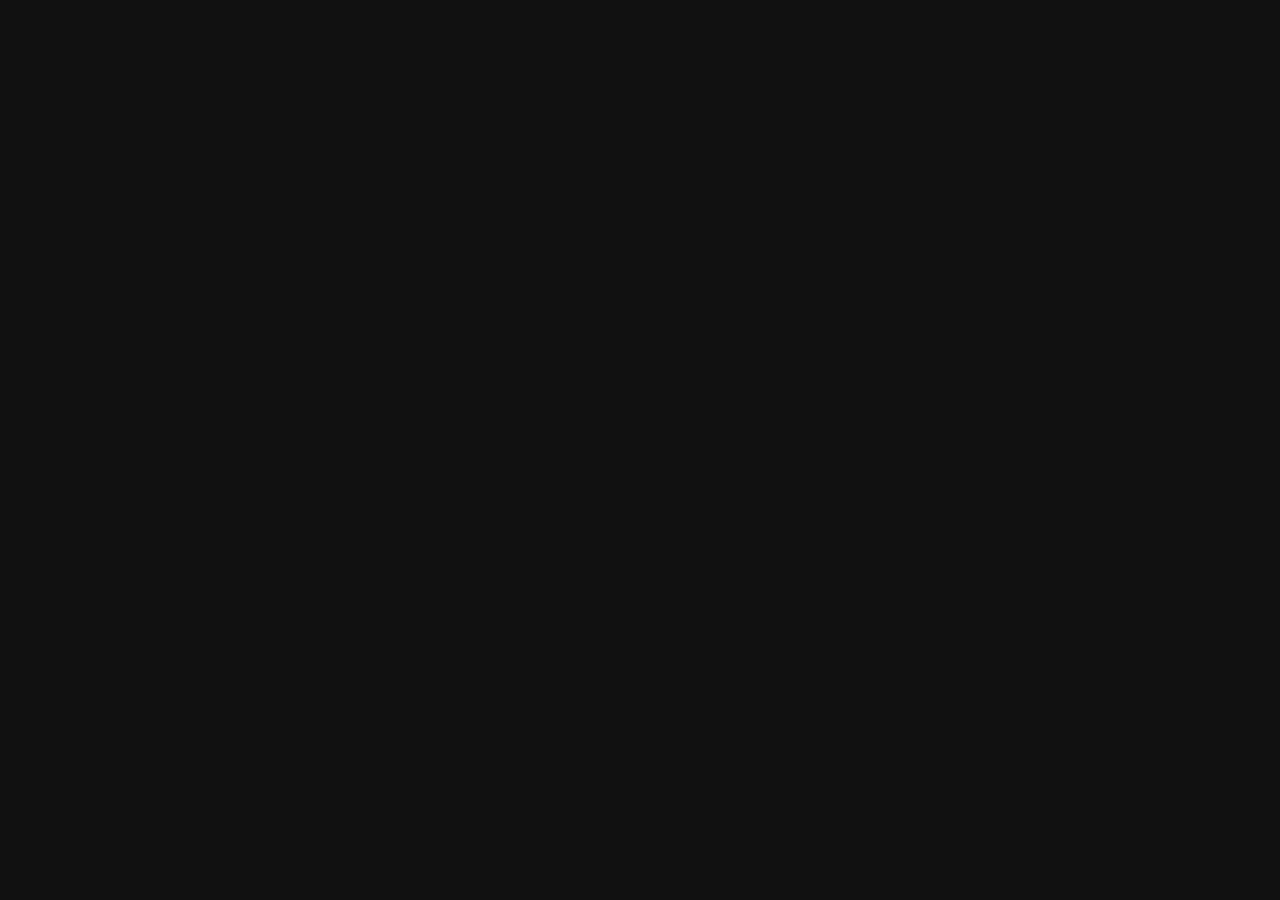
==== commit 97412967: "Merge cc851556ce11c80a666ed8dddd4718244094ff65 into e906c44e03747f010262a75103f41dadac1a8ccb" ====
--- a/ingressos.html
+++ b/ingressos.html
@@ -3,7 +3,7 @@
 <head>
     <meta charset="UTF-8">
     <meta name="viewport" content="width=device-width, initial-scale=1.0">
-    <title>Ingressos da Festa - Expofesta Paulistana 2026 </title>
+    <title>Ingressos - Expofesta Paulistana 2026</title>
 
     <link rel="preconnect" href="https://fonts.googleapis.com">
     <link rel="preconnect" href="https://fonts.gstatic.com" crossorigin>
@@ -13,214 +13,10 @@
     <link rel="stylesheet" href="ingressos.css">
     <link rel="stylesheet" href="style.css">
 </head>
+
 <body>
-
-    <header>
-
-        <div class="logo">
-            <h1>ExpoFest <span>2026</span></h1>
-        </div>
-
-        <nav>
-            <ul>
-                <li><a href="index.html">Início</a></li>
-                <li><a href="atracoes.html">Atrações</a></li>
-                <li><a href="ingressos.html" class="active">Ingressos</a></li>
-                <li><a href="#faq">Contato</a></li> </ul>
-        </nav>
-
-    </header>
-
-    <section class="ingressos-hero">
-        <div class="hero-container">
-            <h2>Ingressos Oficiais</h2>
-            <p>Garanta o seu passaporte antecipado para a maior experiência festiva e cultural do ano. Adquirindo seu ingresso de forma antecipada, você assegura sua entrada sem filas, tem acesso a lotes promocionais exclusivos e escolhe os melhores setores para curtir os shows e o rodeio tradicional com total conforto e segurança.</p>
-        </div>
-    </section>
-
-    <section class="cards-section">
-        <div class="cards-container">
-
-            <div class="ticket-card">
-                <div class="card-header">
-                    <h3>Meia-Entrada</h3>
-                    <p class="ticket-desc">Acesso essencial destinado a estudantes, professores e idosos amparados por lei.</p>
-                </div>
-                <div class="card-price">
-                    <span class="currency">R$</span><span class="price-value">30</span>
-                </div>
-                <ul class="ticket-benefits">
-                    <li><i class="fa-solid fa-circle-check"></i> Acesso total à Arena Principal</li>
-                    <li><i class="fa-solid fa-circle-check"></i> Entrada ao Parque de Diversões</li>
-                    <li><i class="fa-solid fa-circle-check"></i> Acesso à Praça de Alimentação</li>
-                </ul>
-                <button class="btn-comprar" data-ticket="Meia-Entrada" data-price="30">Comprar ingresso</button>
-            </div>
-
-            <div class="ticket-card featured">
-                <div class="badge-featured">Mais Vendido</div>
-                <div class="card-header">
-                    <h3>Pista Inteira</h3>
-                    <p class="ticket-desc">A melhor experiência geral do evento para o público geral, vibrando direto do coração da pista.</p>
-                </div>
-                <div class="card-price">
-                    <span class="currency">R$</span><span class="price-value">60</span>
-                </div>
-                <ul class="ticket-benefits">
-                    <li><i class="fa-solid fa-circle-check"></i> Acesso completo à Arena e Shows</li>
-                    <li><i class="fa-solid fa-circle-check"></i> Circulação livre nos pavilhões culturais</li>
-                    <li><i class="fa-solid fa-circle-check"></i> Acesso a todos os palcos e rodeios</li>
-                </ul>
-                <button class="btn-comprar" data-ticket="Pista Inteira" data-price="60">Comprar ingresso</button>
-            </div>
-
-            <div class="ticket-card vip">
-                <div class="card-header">
-                    <h3>Premium VIP</h3>
-                    <p class="ticket-desc">Acesso privilegiado e conforto supremo para quem busca curtir o evento no mais alto nível.</p>
-                </div>
-                <div class="card-price">
-                    <span class="currency">R$</span><span class="price-value">150</span>
-                </div>
-                <ul class="ticket-benefits">
-                    <li><i class="fa-solid fa-star"></i> Front-stage exclusivo colado no palco</li>
-                    <li><i class="fa-solid fa-star"></i> Banheiros e bares exclusivos</li>
-                    <li><i class="fa-solid fa-star"></i> Entrada prioritária sem filas no evento</li>
-                    <li><i class="fa-solid fa-star"></i> Welcome Drink incluso</li>
-                </ul>
-                <button class="btn-comprar" data-ticket="Premium VIP" data-price="150">Comprar ingresso</button>
-            </div>
-
-        </div>
-    </section>
-
-    <section id="informacoes" class="info-section">
-        <h2>Informações Importantes</h2>
-        <div class="info-grid">
-            <div class="info-box">
-                <i class="fa-solid fa-clock"></i>
-                <h4>Horários</h4>
-                <p>Abertura dos portões às 18h00. O início das competições de rodeio ocorre às 20h00 e os shows principais a partir das 23h00.</p>
-            </div>
-            <div class="info-box">
-                <i class="fa-solid fa-id-card"></i>
-                <h4>Documentos Exigidos</h4>
-                <p>É obrigatória a apresentação de documento oficial com foto original físico ou via aplicativo oficial do governo nacional para validação no portão.</p>
-            </div>
-            <div class="info-box">
-                <i class="fa-solid fa-graduation-cap"></i>
-                <h4>Regras de Meia-Entrada</h4>
-                <p>Estudantes devem portar a Carteira de Identificação Estudantil (CIE) vigente. Professores da rede pública necessitam do holerite atualizado.</p>
-            </div>
-            <div class="info-box">
-                <i class="fa-solid fa-shield-halved"></i>
-                <h4>Políticas de Segurança</h4>
-                <p>Proibida a entrada com objetos cortantes, garrafas de vidro, latas, fogos de artifício e alimentos ou bebidas externos.</p>
-            </div>
-        </div>
-    </section>
-
-    <section class="contador">
-    <h2> A ExpoFest começa em</h2>
-
-    <div class="contador-box">
-        <div class="tempo">
-            <span id="dias">00</span>
-            <small>Dias</small>
-        </div>
-
-        <div class="tempo">
-            <span id="horas">00</span>
-            <small>Horas</small>
-        </div>
-
-        <div class="tempo">
-            <span id="minutos">00</span>
-            <small>Min</small>
-        </div>
-
-        <div class="tempo">
-            <span id="segundos">00</span>
-            <small>Seg</small>
-        </div>
-    </div>
-</section>
-
-    <section id="faq" class="faq-section">
-        <h2>Perguntas Frequentes (FAQ)</h2>
-        <div class="faq-container">
-            <div class="faq-item">
-                <div class="faq-question">
-                    <h3>Como receberei meu ingresso?</h3>
-                    <i class="fa-solid fa-chevron-down"></i>
-                </div>
-                <div class="faq-answer">
-                    <p>Logo após a aprovação do pagamento, você receberá um e-mail de confirmação contendo o link para download do seu ingresso em formato PDF e o código QR Code para apresentação no celular.</p>
-                </div>
-            </div>
-            <div class="faq-item">
-                <div class="faq-question">
-                    <h3>Posso cancelar ou pedir reembolso?</h3>
-                    <i class="fa-solid fa-chevron-down"></i>
-                </div>
-                <div class="faq-answer">
-                    <p>Sim, cancelamentos e reembolsos integrais podem ser solicitados em até 7 dias corridos após a data de aquisição, desde que o pedido ocorra em até 48 horas de antecedência do início do evento.</p>
-                </div>
-            </div>
-            <div class="faq-item">
-                <div class="faq-question">
-                    <h3>Haverá bilheteria física no local do evento?</h3>
-                    <i class="fa-solid fa-chevron-down"></i>
-                </div>
-                <div class="faq-answer">
-                    <p>Caso os lotes não se esgotem de forma online, haverá venda residual de ingressos físicos na portaria do evento a partir das 17h, sujeitos a reajustes de preço.</p>
-                </div>
-            </div>
-        </div>
-    </section>
-
-    <div id="modal-checkout" class="modal">
-        <div class="modal-content">
-            <span class="close-modal">&times;</span>
-            <i class="fa-solid fa-circle-check success-icon"></i>
-            <h2>Ingresso adicionado ao carrinho</h2>
-            <p>Seu ingresso para o setor <strong id="modal-ticket-name">---</strong> foi reservado e está aguardando pagamento.</p>
-            <div class="modal-summary">
-                <span>Total a Pagar:</span>
-                <strong id="modal-ticket-price">R$ 00,00</strong>
-            </div>
-            <button class="btn-finalizar" onclick="window.location.reload();">Ir para o Pagamento</button>
-        </div>
-    </div>
-
-<section class="contador">
-
-    <h2>Faltam poucos dias!</h2>
-
-    <p>Prepare-se para viver uma experiência inesquecível.</p>
-</section>
 
 
 
-
-<footer>
-
-    <p>
-        © 2026 ExpoFest - Todos os direitos reservados.
-    </p>
-
-    <div class="redes">
-
-        <a href="#"><i class="fab fa-instagram"></i></a>
-
-        <a href="#"><i class="fab fa-facebook"></i></a>
-
-        <a href="#"><i class="fab fa-youtube"></i></a>
-
-    </div>
-
-</footer>
-<script src="ingressos.js"></script>
-
 </body>
 </html>
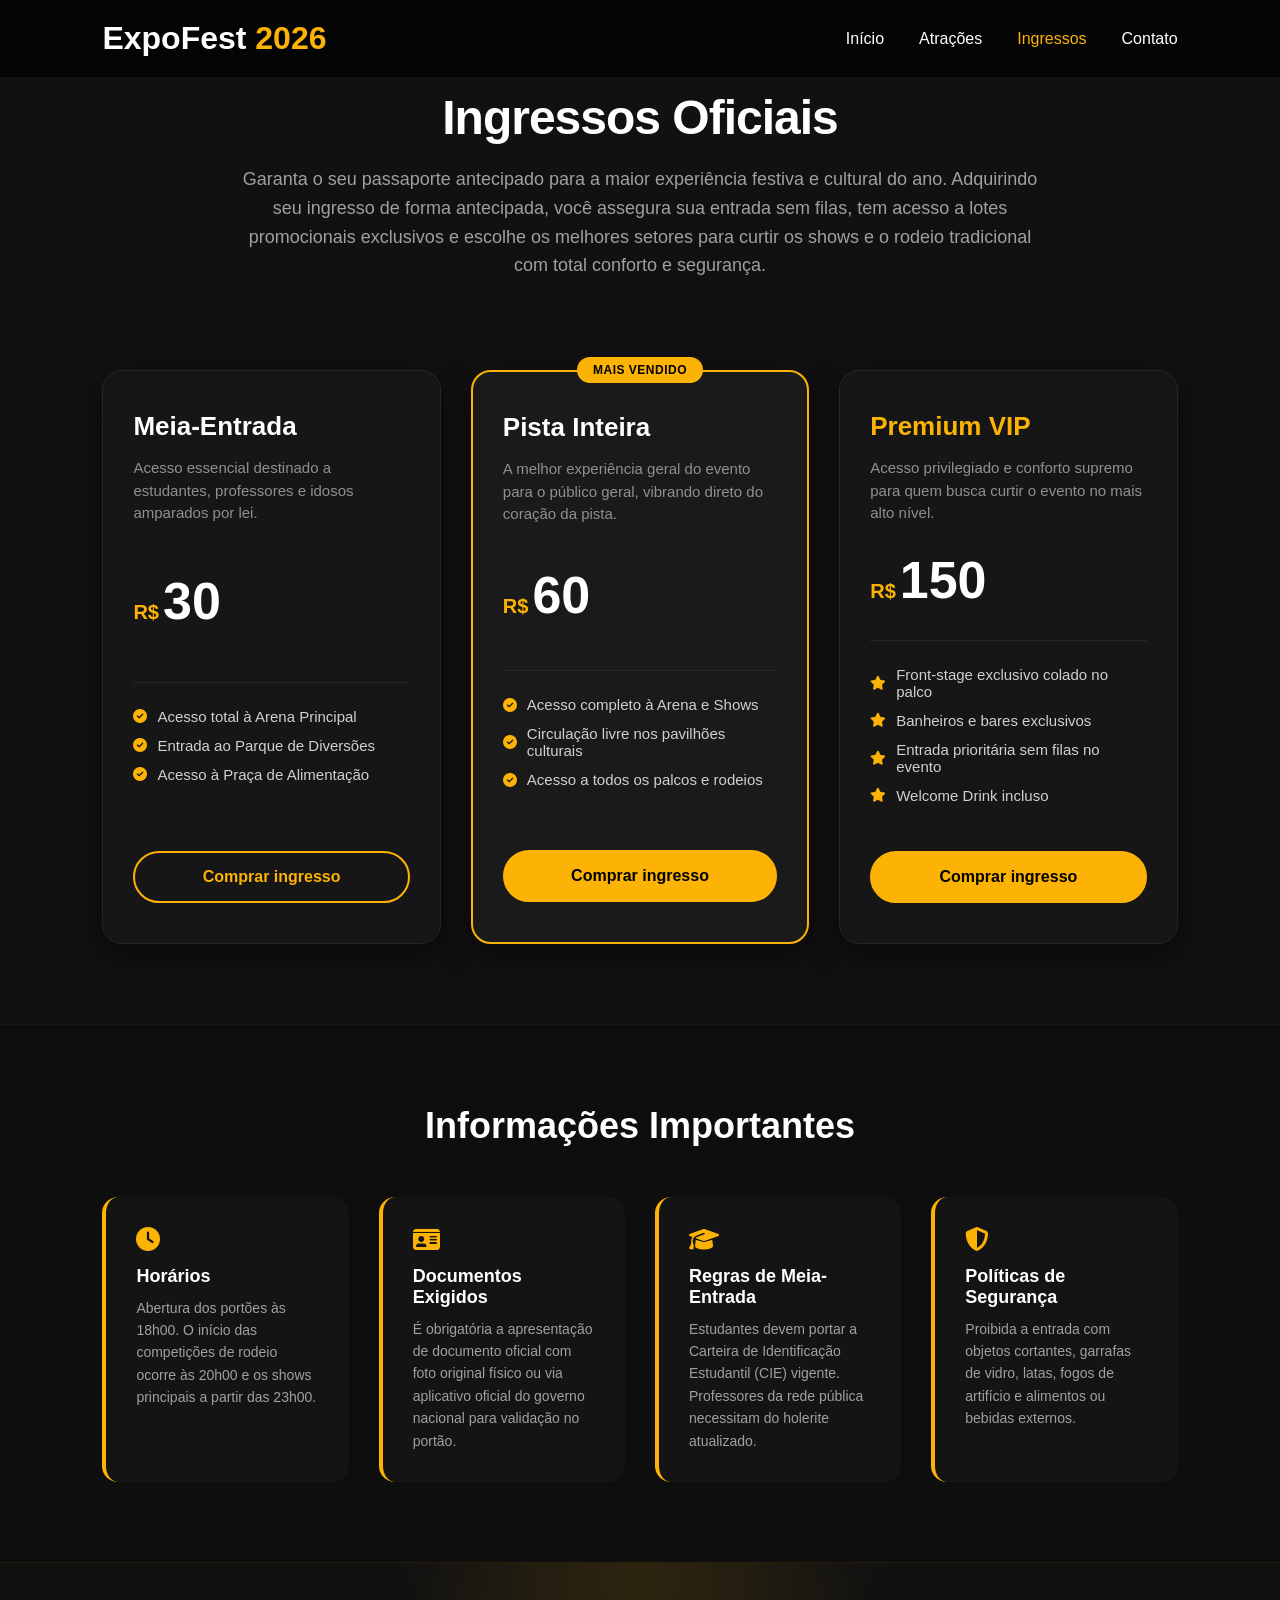
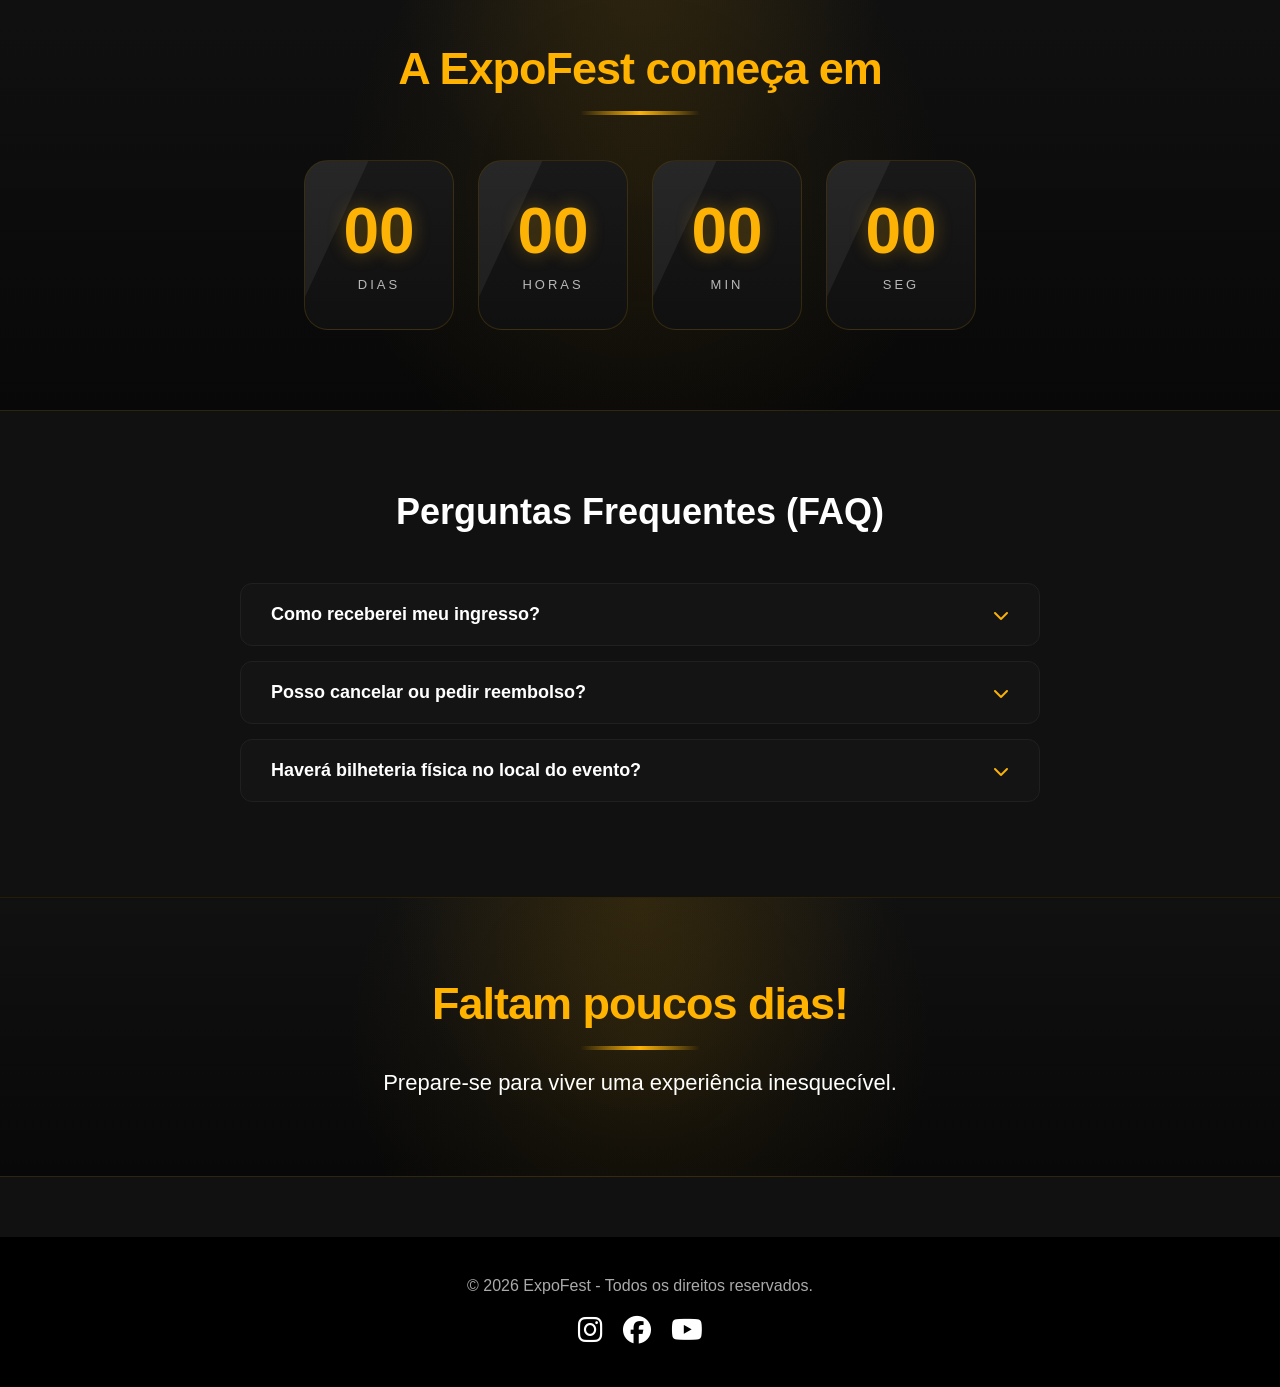
==== commit f3ab4fcb: "Merge 1bde834a87e42c21f6752ad3775ebf1a8596b484 into e906c44e03747f010262a75103f41dadac1a8ccb" ====
--- a/ingressos.html
+++ b/ingressos.html
@@ -3,7 +3,7 @@
 <head>
     <meta charset="UTF-8">
     <meta name="viewport" content="width=device-width, initial-scale=1.0">
-    <title>Ingressos - Expofesta Paulistana 2026</title>
+    <title>Ingressos da Festa - Expofesta Paulistana 2026 </title>
 
     <link rel="preconnect" href="https://fonts.googleapis.com">
     <link rel="preconnect" href="https://fonts.gstatic.com" crossorigin>
@@ -13,10 +13,214 @@
     <link rel="stylesheet" href="ingressos.css">
     <link rel="stylesheet" href="style.css">
 </head>
-
 <body>
 
-
+    <header>
+
+        <div class="logo">
+            <h1>ExpoFest <span>2026</span></h1>
+        </div>
+
+        <nav>
+            <ul>
+                <li><a href="index.html">Início</a></li>
+                <li><a href="atracoes.html">Atrações</a></li>
+                <li><a href="ingressos.html" class="active">Ingressos</a></li>
+                <li><a href="#faq">Contato</a></li> </ul>
+        </nav>
+
+    </header>
+
+    <section class="ingressos-hero">
+        <div class="hero-container">
+            <h2>Ingressos Oficiais</h2>
+            <p>Garanta o seu passaporte antecipado para a maior experiência festiva e cultural do ano. Adquirindo seu ingresso de forma antecipada, você assegura sua entrada sem filas, tem acesso a lotes promocionais exclusivos e escolhe os melhores setores para curtir os shows e o rodeio tradicional com total conforto e segurança.</p>
+        </div>
+    </section>
+
+    <section class="cards-section">
+        <div class="cards-container">
+
+            <div class="ticket-card">
+                <div class="card-header">
+                    <h3>Meia-Entrada</h3>
+                    <p class="ticket-desc">Acesso essencial destinado a estudantes, professores e idosos amparados por lei.</p>
+                </div>
+                <div class="card-price">
+                    <span class="currency">R$</span><span class="price-value">30</span>
+                </div>
+                <ul class="ticket-benefits">
+                    <li><i class="fa-solid fa-circle-check"></i> Acesso total à Arena Principal</li>
+                    <li><i class="fa-solid fa-circle-check"></i> Entrada ao Parque de Diversões</li>
+                    <li><i class="fa-solid fa-circle-check"></i> Acesso à Praça de Alimentação</li>
+                </ul>
+                <button class="btn-comprar" data-ticket="Meia-Entrada" data-price="30">Comprar ingresso</button>
+            </div>
+
+            <div class="ticket-card featured">
+                <div class="badge-featured">Mais Vendido</div>
+                <div class="card-header">
+                    <h3>Pista Inteira</h3>
+                    <p class="ticket-desc">A melhor experiência geral do evento para o público geral, vibrando direto do coração da pista.</p>
+                </div>
+                <div class="card-price">
+                    <span class="currency">R$</span><span class="price-value">60</span>
+                </div>
+                <ul class="ticket-benefits">
+                    <li><i class="fa-solid fa-circle-check"></i> Acesso completo à Arena e Shows</li>
+                    <li><i class="fa-solid fa-circle-check"></i> Circulação livre nos pavilhões culturais</li>
+                    <li><i class="fa-solid fa-circle-check"></i> Acesso a todos os palcos e rodeios</li>
+                </ul>
+                <button class="btn-comprar" data-ticket="Pista Inteira" data-price="60">Comprar ingresso</button>
+            </div>
+
+            <div class="ticket-card vip">
+                <div class="card-header">
+                    <h3>Premium VIP</h3>
+                    <p class="ticket-desc">Acesso privilegiado e conforto supremo para quem busca curtir o evento no mais alto nível.</p>
+                </div>
+                <div class="card-price">
+                    <span class="currency">R$</span><span class="price-value">150</span>
+                </div>
+                <ul class="ticket-benefits">
+                    <li><i class="fa-solid fa-star"></i> Front-stage exclusivo colado no palco</li>
+                    <li><i class="fa-solid fa-star"></i> Banheiros e bares exclusivos</li>
+                    <li><i class="fa-solid fa-star"></i> Entrada prioritária sem filas no evento</li>
+                    <li><i class="fa-solid fa-star"></i> Welcome Drink incluso</li>
+                </ul>
+                <button class="btn-comprar" data-ticket="Premium VIP" data-price="150">Comprar ingresso</button>
+            </div>
+
+        </div>
+    </section>
+
+    <section id="informacoes" class="info-section">
+        <h2>Informações Importantes</h2>
+        <div class="info-grid">
+            <div class="info-box">
+                <i class="fa-solid fa-clock"></i>
+                <h4>Horários</h4>
+                <p>Abertura dos portões às 18h00. O início das competições de rodeio ocorre às 20h00 e os shows principais a partir das 23h00.</p>
+            </div>
+            <div class="info-box">
+                <i class="fa-solid fa-id-card"></i>
+                <h4>Documentos Exigidos</h4>
+                <p>É obrigatória a apresentação de documento oficial com foto original físico ou via aplicativo oficial do governo nacional para validação no portão.</p>
+            </div>
+            <div class="info-box">
+                <i class="fa-solid fa-graduation-cap"></i>
+                <h4>Regras de Meia-Entrada</h4>
+                <p>Estudantes devem portar a Carteira de Identificação Estudantil (CIE) vigente. Professores da rede pública necessitam do holerite atualizado.</p>
+            </div>
+            <div class="info-box">
+                <i class="fa-solid fa-shield-halved"></i>
+                <h4>Políticas de Segurança</h4>
+                <p>Proibida a entrada com objetos cortantes, garrafas de vidro, latas, fogos de artifício e alimentos ou bebidas externos.</p>
+            </div>
+        </div>
+    </section>
+
+    <section class="contador">
+    <h2> A ExpoFest começa em</h2>
+
+    <div class="contador-box">
+        <div class="tempo">
+            <span id="dias">00</span>
+            <small>Dias</small>
+        </div>
+
+        <div class="tempo">
+            <span id="horas">00</span>
+            <small>Horas</small>
+        </div>
+
+        <div class="tempo">
+            <span id="minutos">00</span>
+            <small>Min</small>
+        </div>
+
+        <div class="tempo">
+            <span id="segundos">00</span>
+            <small>Seg</small>
+        </div>
+    </div>
+</section>
+
+    <section id="faq" class="faq-section">
+        <h2>Perguntas Frequentes (FAQ)</h2>
+        <div class="faq-container">
+            <div class="faq-item">
+                <div class="faq-question">
+                    <h3>Como receberei meu ingresso?</h3>
+                    <i class="fa-solid fa-chevron-down"></i>
+                </div>
+                <div class="faq-answer">
+                    <p>Logo após a aprovação do pagamento, você receberá um e-mail de confirmação contendo o link para download do seu ingresso em formato PDF e o código QR Code para apresentação no celular.</p>
+                </div>
+            </div>
+            <div class="faq-item">
+                <div class="faq-question">
+                    <h3>Posso cancelar ou pedir reembolso?</h3>
+                    <i class="fa-solid fa-chevron-down"></i>
+                </div>
+                <div class="faq-answer">
+                    <p>Sim, cancelamentos e reembolsos integrais podem ser solicitados em até 7 dias corridos após a data de aquisição, desde que o pedido ocorra em até 48 horas de antecedência do início do evento.</p>
+                </div>
+            </div>
+            <div class="faq-item">
+                <div class="faq-question">
+                    <h3>Haverá bilheteria física no local do evento?</h3>
+                    <i class="fa-solid fa-chevron-down"></i>
+                </div>
+                <div class="faq-answer">
+                    <p>Caso os lotes não se esgotem de forma online, haverá venda residual de ingressos físicos na portaria do evento a partir das 17h, sujeitos a reajustes de preço.</p>
+                </div>
+            </div>
+        </div>
+    </section>
+
+    <div id="modal-checkout" class="modal">
+        <div class="modal-content">
+            <span class="close-modal">&times;</span>
+            <i class="fa-solid fa-circle-check success-icon"></i>
+            <h2>Ingresso adicionado ao carrinho</h2>
+            <p>Seu ingresso para o setor <strong id="modal-ticket-name">---</strong> foi reservado e está aguardando pagamento.</p>
+            <div class="modal-summary">
+                <span>Total a Pagar:</span>
+                <strong id="modal-ticket-price">R$ 00,00</strong>
+            </div>
+            <button class="btn-finalizar" onclick="window.location.reload();">Ir para o Pagamento</button>
+        </div>
+    </div>
+
+<section class="contador">
+
+    <h2>Faltam poucos dias!</h2>
+
+    <p>Prepare-se para viver uma experiência inesquecível.</p>
+</section>
+
+
+
+
+<footer>
+
+    <p>
+        © 2026 ExpoFest - Todos os direitos reservados.
+    </p>
+
+    <div class="redes">
+
+        <a href="#"><i class="fab fa-instagram"></i></a>
+
+        <a href="#"><i class="fab fa-facebook"></i></a>
+
+        <a href="#"><i class="fab fa-youtube"></i></a>
+
+    </div>
+
+</footer>
+<script src="ingressos.js"></script>
 
 </body>
 </html>
--- a/ingressos.css
+++ b/ingressos.css
@@ -1,3 +1,4 @@
+<<<<<<< HEAD
 /* --- Reset Geral e Configurações de Identidade Visual --- */
 * {
     margin: 0;
@@ -755,4 +756,145 @@
 
 }
 
+=======
+/* RESET BÁSICO */
+* {
+  margin: 0;
+  padding: 0;
+  box-sizing: border-box;
+  font-family: 'Plus Jakarta Sans', sans-serif;
+}
+
+body {
+  background: #0b0b0b;
+  color: #fff;
+}
+
+/* HEADER */
+header {
+  display: flex;
+  justify-content: space-between;
+  align-items: center;
+  padding: 20px 8%;
+  position: fixed;
+  top: 0;
+  width: 100%;
+  background: rgba(0,0,0,0.8);
+}
+
+nav ul {
+  display: flex;
+  list-style: none;
+  gap: 20px;
+}
+
+nav a {
+  color: #fff;
+  text-decoration: none;
+}
+
+nav a:hover,
+nav a.active {
+  color: #fcb305;
+}
+
+/* HERO */
+.ingressos-hero {
+  text-align: center;
+  padding: 120px 20px 50px;
+}
+
+/* CARDS */
+.cards-container {
+  display: grid;
+  grid-template-columns: repeat(auto-fit, minmax(250px, 1fr));
+  gap: 20px;
+  padding: 40px;
+}
+
+.ticket-card {
+  background: #161616;
+  padding: 25px;
+  border-radius: 15px;
+  transition: 0.3s;
+}
+
+.ticket-card:hover {
+  transform: translateY(-5px);
+}
+
+/* PREÇO */
+.price-value {
+  font-size: 40px;
+  color: #fcb305;
+}
+
+/* BOTÃO */
+.btn-comprar {
+  width: 100%;
+  padding: 12px;
+  background: transparent;
+  border: 2px solid #fcb305;
+  color: #fcb305;
+  cursor: pointer;
+}
+
+.btn-comprar:hover {
+  background: #fcb305;
+  color: #000;
+}
+
+/* INFO */
+.info-section {
+  padding: 60px 20px;
+  text-align: center;
+}
+
+/* FAQ */
+.faq-item {
+  background: #141414;
+  margin-bottom: 10px;
+  padding: 15px;
+}
+
+/* MODAL */
+.modal {
+  display: none;
+  position: fixed;
+  inset: 0;
+  background: rgba(0,0,0,0.8);
+  justify-content: center;
+  align-items: center;
+}
+
+.modal-content {
+  background: #181818;
+  padding: 30px;
+  border-radius: 15px;
+}
+
+/* CONTADOR */
+.contador {
+  text-align: center;
+  padding: 60px 20px;
+}
+
+.tempo span {
+  font-size: 40px;
+  color: #fcb305;
+}
+
+/* FOOTER */
+footer {
+  text-align: center;
+  padding: 30px;
+  background: #000;
+}
+
+/* RESPONSIVO */
+@media (max-width: 768px) {
+  .cards-container {
+    grid-template-columns: 1fr;
+  }
+>>>>>>> 7846f4a (Adicionando Layout inicial que será melhorado)
 }
